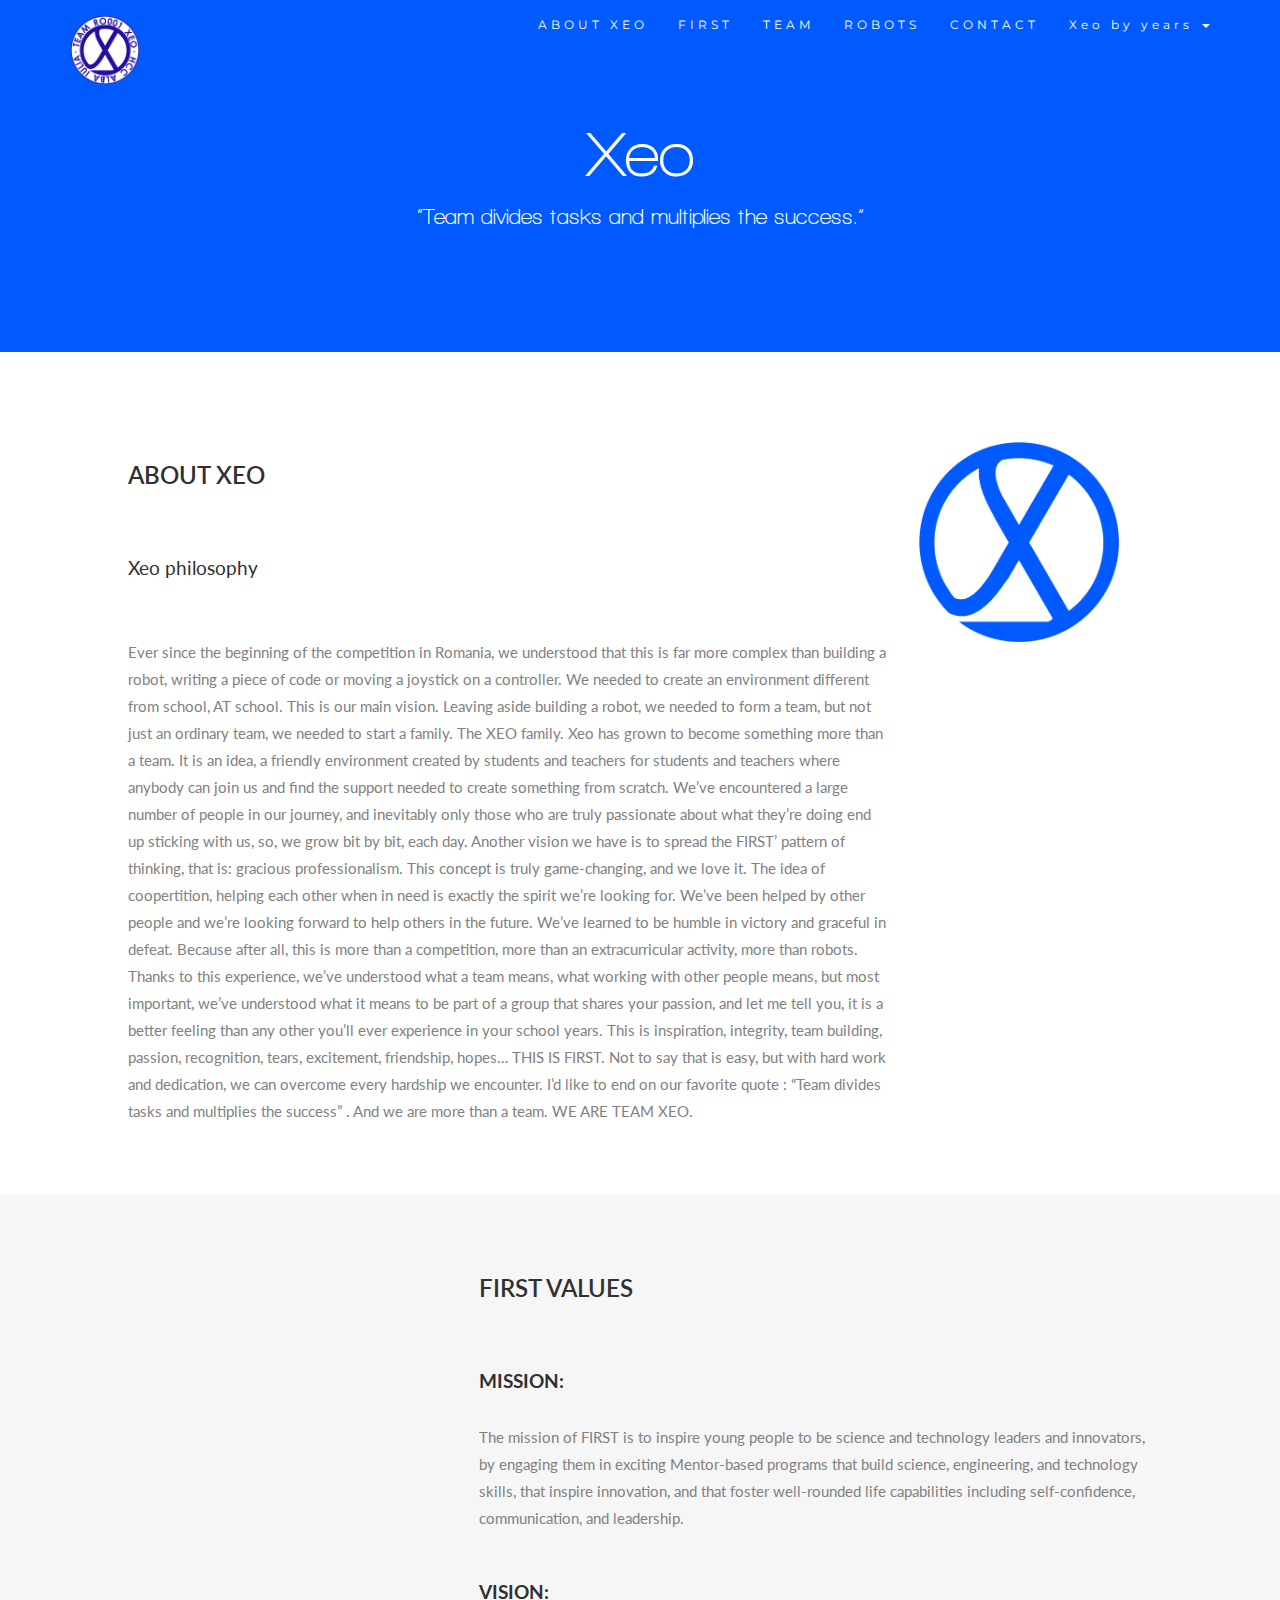
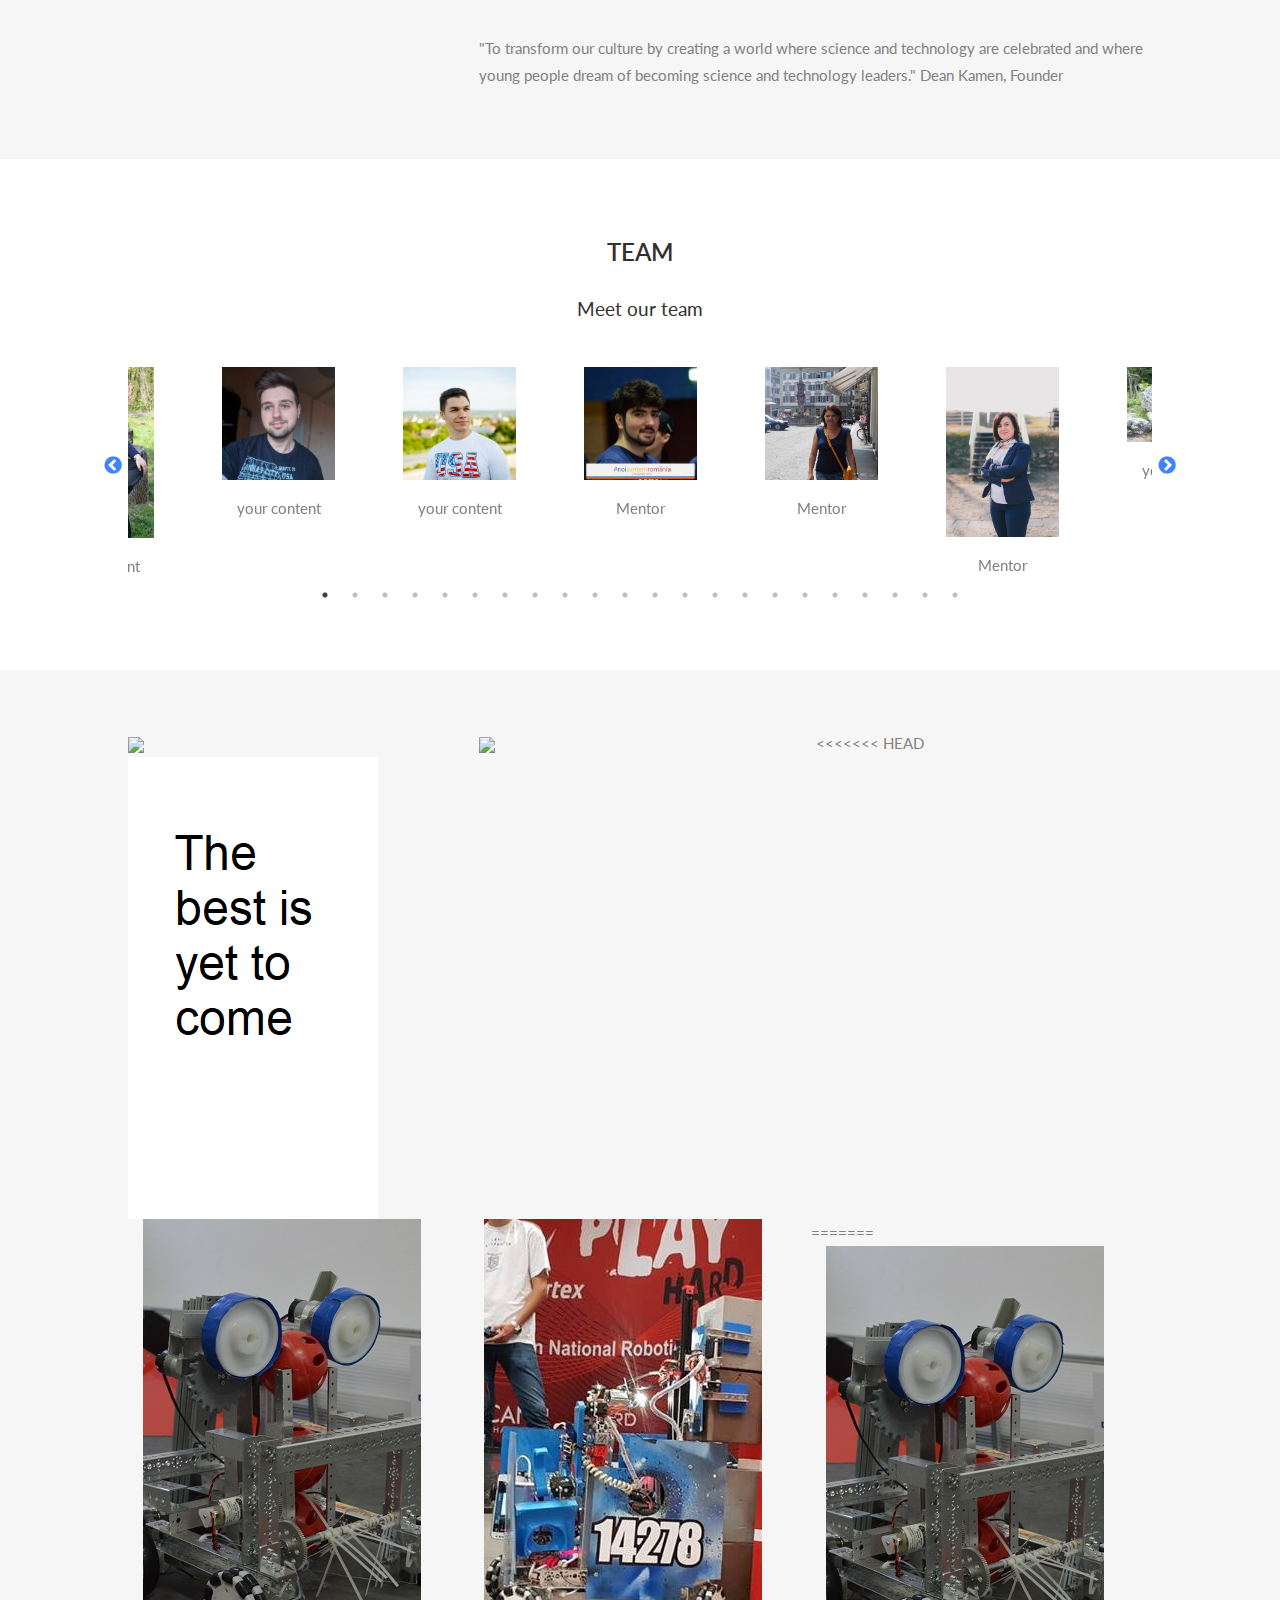
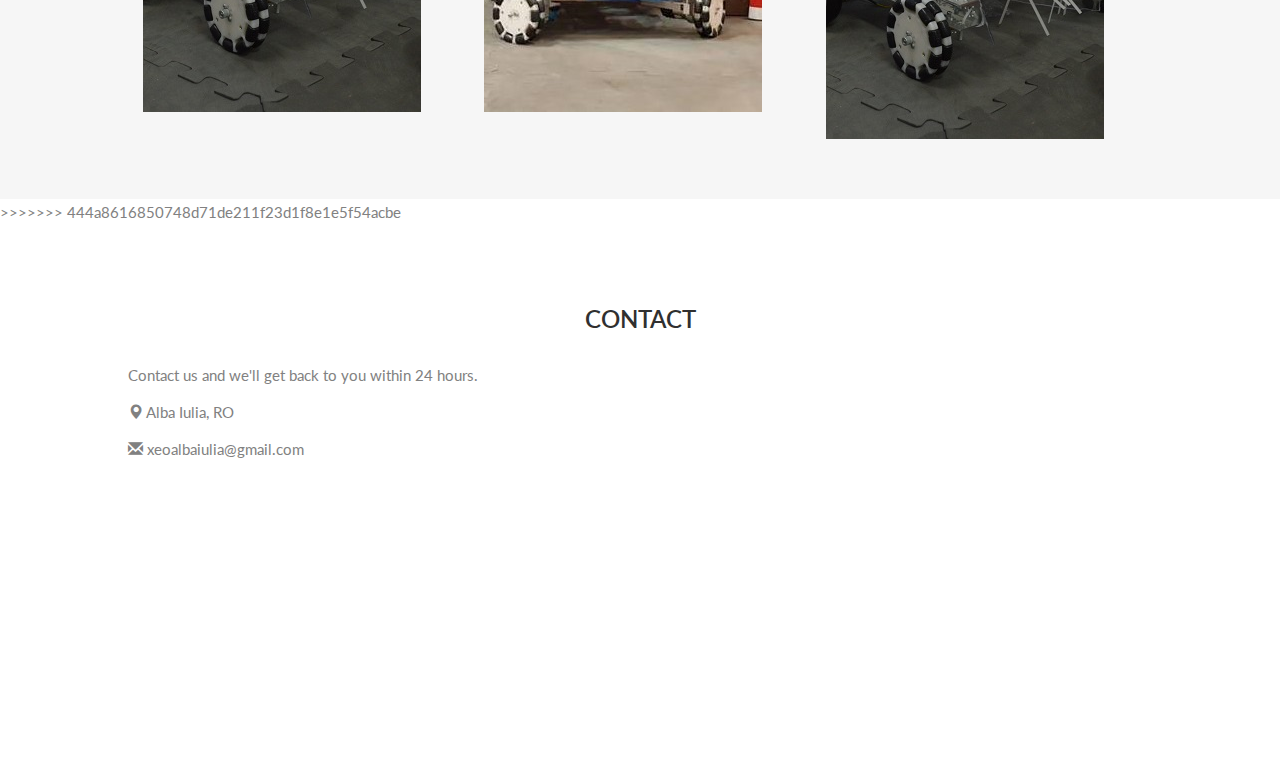
==== index.html @ d40ea098 "the best is yet to come placeholder" ====
<!DOCTYPE html>
<html lang="en">
<head>
  
  <title>Xeo</title>
  <meta charset="utf-8">
  <meta name="viewport" content="width=device-width, initial-scale=1">
  <link rel="stylesheet" href="https://maxcdn.bootstrapcdn.com/bootstrap/3.3.7/css/bootstrap.min.css">
  <link href="https://fonts.googleapis.com/css?family=Montserrat" rel="stylesheet" type="text/css">
  <link href="https://fonts.googleapis.com/css?family=Lato" rel="stylesheet" type="text/css">
  <link rel="stylesheet" type="text/css" href="slick/slick/slick.css"/>
  <link rel="stylesheet" type="text/css" href="slick/slick/slick-theme.css"/>
  <script src="https://ajax.googleapis.com/ajax/libs/jquery/3.3.1/jquery.min.js"></script>
  <script src="https://maxcdn.bootstrapcdn.com/bootstrap/3.3.7/js/bootstrap.min.js"></script>
  <link rel="stylesheet" href="style.css">
  <script type="text/javascript" src="slick/slick/slick.min.js"></script>
  <script src="script.js"></script>
</head>
<body id="myPage" data-spy="scroll" data-target=".navbar" data-offset="60">

<nav class="navbar navbar-default navbar-fixed-top">
  <div class="container">
    <div class="navbar-header">
      <button type="button" class="navbar-toggle" data-toggle="collapse" data-target="#myNavbar">
        <span class="icon-bar"></span>
        <span class="icon-bar"></span>
        <span class="icon-bar"></span>                        
      </button>
      <a class="navbar-brand navbar-logo" href="#myPage"><img width="75" height="75" src="Logo.png"></a>
    </div>
    <div class="collapse navbar-collapse" id="myNavbar">
      <ul class="nav navbar-nav navbar-right">
        <li><a href="#about">ABOUT XEO</a></li>
        <li><a href="#ftc">FIRST</a> </li>
        <li><a href="#team">TEAM</a></li>
        <li><a href="#robots">ROBOTS</a></li>
        <li><a href="#contact">CONTACT</a></li>
        <li class="dropdown">
          <a class="dropdown-toggle" data-toggle="dropdown" href="#">Xeo by years
          <span class="caret"></span></a>
          <ul class="dropdown-menu">
            <li><a class="dropdown-list" href="#">2018-2019</a></li>
            <li><a class="dropdown-list" href="#">2017-2018</a></li>
            <li><a class="dropdown-list" href="16-17.html" target="_self">2016-2017</a></li>
          </ul>
        </li>
      </ul>
    </div>
  </div>
</nav>

<div class="jumbotron text-center">
  <h1>Xeo</h1> 
  <p>“Team divides tasks and multiplies the success.”</p> 
  
</div>


<div id="about" class="container-fluid">
  <div class="row">
    <div class="col-sm-9">
      <h2>About Xeo</h2><br>
      <h4>Xeo philosophy</h4><br>
      <p>Ever since the beginning of the competition in Romania, 
        we understood that this is far more complex than building a robot, 
        writing a piece of code or moving a joystick on a controller.
        We needed to create an environment different from school, AT school. 
        This is our main vision. Leaving aside building a robot, we needed to form a team, 
        but not just an ordinary team, we needed to start a family. The XEO family.
        Xeo has grown to become something more than a team. It is an idea, 
        a  friendly environment created by students and teachers for students and teachers 
        where anybody can join us and find the support needed to create something from scratch. 
        We’ve encountered a large number of people in our journey, and inevitably only those who are 
        truly passionate about what they’re doing end up sticking with us, so, we grow bit by bit, 
        each day. Another vision we have is to spread the FIRST’ pattern of thinking, that is: 
        gracious professionalism. This concept is truly game-changing, and we love it. 
        The idea of coopertition, helping each other when in need is exactly the spirit we’re 
        looking for. We’ve been helped by other people and we’re looking forward to help others 
        in the future. We’ve learned to be humble in victory and graceful in defeat. Because after all,
        this is more than a competition, more than an extracurricular activity, more than robots. 
        Thanks to this experience, we’ve understood what a team means, what working with other people 
        means, but most important, we’ve understood what it means to be part of a group that shares your 
        passion, and let me tell you, it is a better feeling than any other you’ll ever experience in your 
        school years. This is inspiration, integrity, team building, passion, recognition, tears, excitement,
         friendship, hopes… THIS IS FIRST. Not to say that is easy, but with hard work and dedication, 
         we can overcome every hardship we encounter. I’d like to end on our favorite quote : 
         “Team divides tasks and multiplies the success” . And we are more than a team. WE ARE TEAM XEO.


      
      </p>
      
    </div>
    <div class="col-sm-3">
      <img width="200" height="200" src="glyphicon.png">
    </div>
  </div>
</div>

<div id="ftc" class="container-fluid bg-grey">
  <div class="row">
    <div class="col-sm-4">
      <span class="glyphicon glyphicon-globe logo slideanim"></span>
    </div>
    <div class="col-sm-8">
      <h2>FIRST Values</h2><br>
      <h4><strong>MISSION:</strong></h4><p> The mission of FIRST is to inspire young people to be science and technology leaders and innovators, by engaging them in exciting Mentor-based programs that build science, engineering, and technology skills, that inspire innovation, and that foster well-rounded life capabilities including self-confidence, communication, and leadership.</p><br>
      <h4><strong>VISION:</strong></h4><p> "To transform our culture by creating a world where science and technology are celebrated and where young people dream of becoming science and technology leaders."  Dean Kamen, Founder</p>
    </div>
  </div>
</div>




<div id="team" class="container-fluid text-center ">
  <h2>Team</h2>
  <h4>Meet our team</h4>
  
  
  
  <div class="responsive">
    <div>
		<div class="panel-body">
              <img src="media/AD.jpg">
		</div>
		Mentor
	</div>    <div>
		<div class="panel-body">
              <img src="media/CM.jpg">
		</div>
		Mentor
	</div>
	
	<div>
		<div class="panel-body">
              <img src="media/LM.jpg">
		</div>
		Mentor
	</div> 	
	<div>
		<div class="panel-body">
              <img src="media/AB.jpg">
		</div>
		your content
	</div> 	
	<div>
		<div class="panel-body">
              <img src="media/AG.jpg">
		</div>
		your content
	</div> 	
	<div>
		<div class="panel-body">
              <img src="media/AJ.jpg">
		</div>
		your content
	</div> 	
	<div>
		<div class="panel-body">
              <img src="media/AL.jpg">
		</div>
		your content
	</div>  	
	<div>
		<div class="panel-body">
              <img src="media/AS.jpg">
		</div>
		your content
	</div>	
	<div>
		<div class="panel-body">
              <img src="media/BD.jpg">
		</div>
		your content
	</div>    
	
	<div>
		<div class="panel-body">
              <img src="media/CN.jpg">
		</div>
		your content
	</div> 	
	<div>
		<div class="panel-body">
              <img src="media/CR.jpg">
		</div>
		your content
	</div>    
	
	<div>
		<div class="panel-body">
              <img src="media/DC.jpg">
		</div>
		your content
	</div>
	<div>
		<div class="panel-body">
              <img src="media/DF.jpg">
		</div>
		your content
  </div>
  <div>
		<div class="panel-body">
              <img src="media/DT.jpg">
		</div>
		your content
  </div>
  <div>
		<div class="panel-body">
              <img src="media/IH.jpg">
		</div>
		your content
  </div>
  <div>
		<div class="panel-body">
              <img src="media/MM.jpg">
		</div>
		your content
  </div>
  <div>
		<div class="panel-body">
              <img src="media/MR.jpg">
		</div>
		your content
  </div>
  <div>
		<div class="panel-body">
              <img src="media/MS.jpg">
		</div>
		your content
  </div>
  <div>
		<div class="panel-body">
              <img src="media/ON.jpg">
		</div>
		your content
  </div>
  <div>
		<div class="panel-body">
              <img src="media/RS.jpg">
		</div>
		your content
  </div>
  <div>
		<div class="panel-body">
              <img src="media/CP.jpg">
		</div>
		your content
  </div>
  <div>
		<div class="panel-body">
              <img src="media/RC.jpg">
		</div>
		your content
	</div>
	</div>

</div>

<div id="robots" class="container-fluid bg-grey">
<div class="row">
<<<<<<< HEAD

  <div class="col-sm-4 robotimg"><img class="robotimg" src="robot1.png" ></div>
  <div class="col-sm-4 robotimg"><img class="robotimg" src="robot2.png" ></div>
  <div class="col-sm-4 robotimg"><img class="robotimg" src="Placeholder.png"></div>
</div>  
=======
  <div class="col-sm-4"><img src="media/robot1.png"></div>
  <div class="col-sm-4"><img src="media/robot2.png"></div>
  <div class="col-sm-4"><img src="media/robot1.png"></div>
</div>
>>>>>>> 444a8616850748d71de211f23d1f8e1e5f54acbe

</div>


<div id="contact" class="container-fluid">
  <h2 class="text-center">CONTACT</h2>
  <div class="row">
    <div class="col-sm-5">
      <p>Contact us and we'll get back to you within 24 hours.</p>
      <p><span class="glyphicon glyphicon-map-marker"></span>  Alba Iulia, RO</p>
      
      <p><span class="glyphicon glyphicon-envelope"></span> xeoalbaiulia@gmail.com
      </p>
    </div>
    <div class="col-sm-7 slideanim">
      <div class="row">
        <div class="col-sm-6 form-group">
          <input class="form-control" id="name" name="name" placeholder="Name" type="text" required>
        </div>
        <div class="col-sm-6 form-group">
          <input class="form-control" id="email" name="email" placeholder="Email" type="email" required>
        </div>
      </div>
      <textarea class="form-control" id="comments" name="comments" placeholder="Comment" rows="5"></textarea><br>
      <div class="row">
        <div class="col-sm-12 form-group">
          <button class="btn btn-default pull-right" type="submit">Send</button>
        </div>
      </div>
    </div>
  </div>
</div>



<a href="#myPage" id="myBtn" title="To Top">
  <span class="glyphicon glyphicon-chevron-up"></span>
</a>
<footer class="container-fluid text-center">
 
 
</footer>



</body>
</html>
---- style.css ----
@font-face{
  font-family: "Walkaway Bold";
  src: url("Font_Xeo.TTF");

}
body {
  font: 400 15px Lato, sans-serif;
  line-height: 1.8;
  color: #818181;
}
h2 {
  font-size: 24px;
  text-transform: uppercase;
  color: #303030;
  font-weight: 600;
  margin-bottom: 30px;
}
h4 {
  font-size: 19px;
  line-height: 1.375em;
  color: #303030;
  font-weight: 400;
  margin-bottom: 30px;
}

.slick-prev:before, .slick-next:before { 
    color: rgb(1,90,255) !important;
}
  
.jumbotron {
  background-color: rgb(1,90,255);
  color: #fff;
  padding: 100px 25px;
  font-family: Walkaway Bold, sans-serif;
}
.dropdown-list li a {
  text-color: black !important;
}
.dropdown-menu {
  width: inherit;
  left: 0 !important;
}
.container-fluid {
  padding: 60px 10%;
}
.bg-grey {
  background-color: #f6f6f6;
}

.logo {
  color: rgb(1,90,255);
  font-size: 200px;
}


.carousel-control.right, .carousel-control.left {
  background-image: none;
  color: rgb(1,90,255);
}
.carousel-indicators{
  top:100% ;
}
.carousel-indicators li {
  
  border-color: rgb(1,90,255);
}
.carousel-indicators li.active {
  background-color: rgb(1,90,255);
}
.item h4 {
  font-size: 19px;
  line-height: 1.375em;
  font-weight: 400;
  font-style: italic;
  margin: 70px 0;
}
.item span {
  font-style: normal;
}

.panel {
  
  border: 1px solid rgb(1,90,255); 
  border-radius:0 !important;
  transition: box-shadow 0.5s;
}

.panel-body > img{
	
  margin-left: auto;
  margin-right: auto;
  width:75%;
}
.panel:hover {
  box-shadow: 5px 0px 40px rgba(0,0,0, .2);
}
.panel-footer .btn:hover {
  border: 1px solid rgb(1,90,255);
  background-color: #fff !important;
  color: rgb(1,90,255);
}
.panel-heading {
  color: #fff !important;
  background-color: rgb(1,90,255) !important;
  padding: 25px;
  border-bottom: 1px solid transparent;
  border-top-left-radius: 0px;
  border-top-right-radius: 0px;
  border-bottom-left-radius: 0px;
  border-bottom-right-radius: 0px;
}
.panel-footer {
  background-color: white !important;

}
.panel-footer h3 {
  padding:8%;
  font-size: 32px;
}

.panel-footer .btn {
  margin: 15px 0;
  background-color: rgb(1,90,255);
  color: rgb(255, 255, 255);
}
#myBtn {
  display: none;
  position: fixed;
  z-index: 99;
  font-size: 40px;
  margin: auto;
  bottom: 20px;
  right: 50%;
  margin-right: -21px;
  color: rgb(1,90,255);
  border: none;
  outline: none;
  }
.navbar {
  margin-bottom: 0;
  background-color: rgb(1,90,255);
  z-index: 9999;
  border: 0;
  font-size: 12px !important;
  line-height: 1.42857143 !important;
  letter-spacing: 4px;
  border-radius: 0;
  font-family: Montserrat, sans-serif;
}
.navbar-logo > img {
  width: 70px;
  height: 70px;
	margin-top: 0px;

  }
.navbar li a:not(.dropdown-list), .navbar .navbar-brand {
  color: #fff !important;
}
.navbar-nav li a:hover, .navbar-nav li.active a {
  color: rgb(1,90,255) !important;
  background-color: #fff !important;
}
.navbar-default .navbar-toggle {
  border-color: transparent;
  color: #fff !important;
}
footer .glyphicon {
  font-size: 20px;
  margin-bottom: 20px;
  color: rgb(1,90,255);
}
.slideanim {visibility:hidden;}
.slide {
  animation-name: slide;
  -webkit-animation-name: slide;
  animation-duration: 1s;
  -webkit-animation-duration: 1s;
  visibility: visible;
}
.robotimg{
  height: 10%;
}

@keyframes slide {
  0% {
    opacity: 0;
    transform: translateY(70%);
  } 
  100% {
    opacity: 1;
    transform: translateY(0%);
  }
}
@-webkit-keyframes slide {
  0% {
    opacity: 0;
    -webkit-transform: translateY(70%);
  } 
  100% {
    opacity: 1;
    -webkit-transform: translateY(0%);
  }
}
@media screen and (max-width: 768px) {
  .col-sm-4 {
    text-align: center;
    margin: 25px 0;
  }
  .btn-lg {
    width: 100%;
    margin-bottom: 35px;
  }
}
@media screen and (max-width: 480px) {
  .logo {
    font-size: 150px;
  }
}
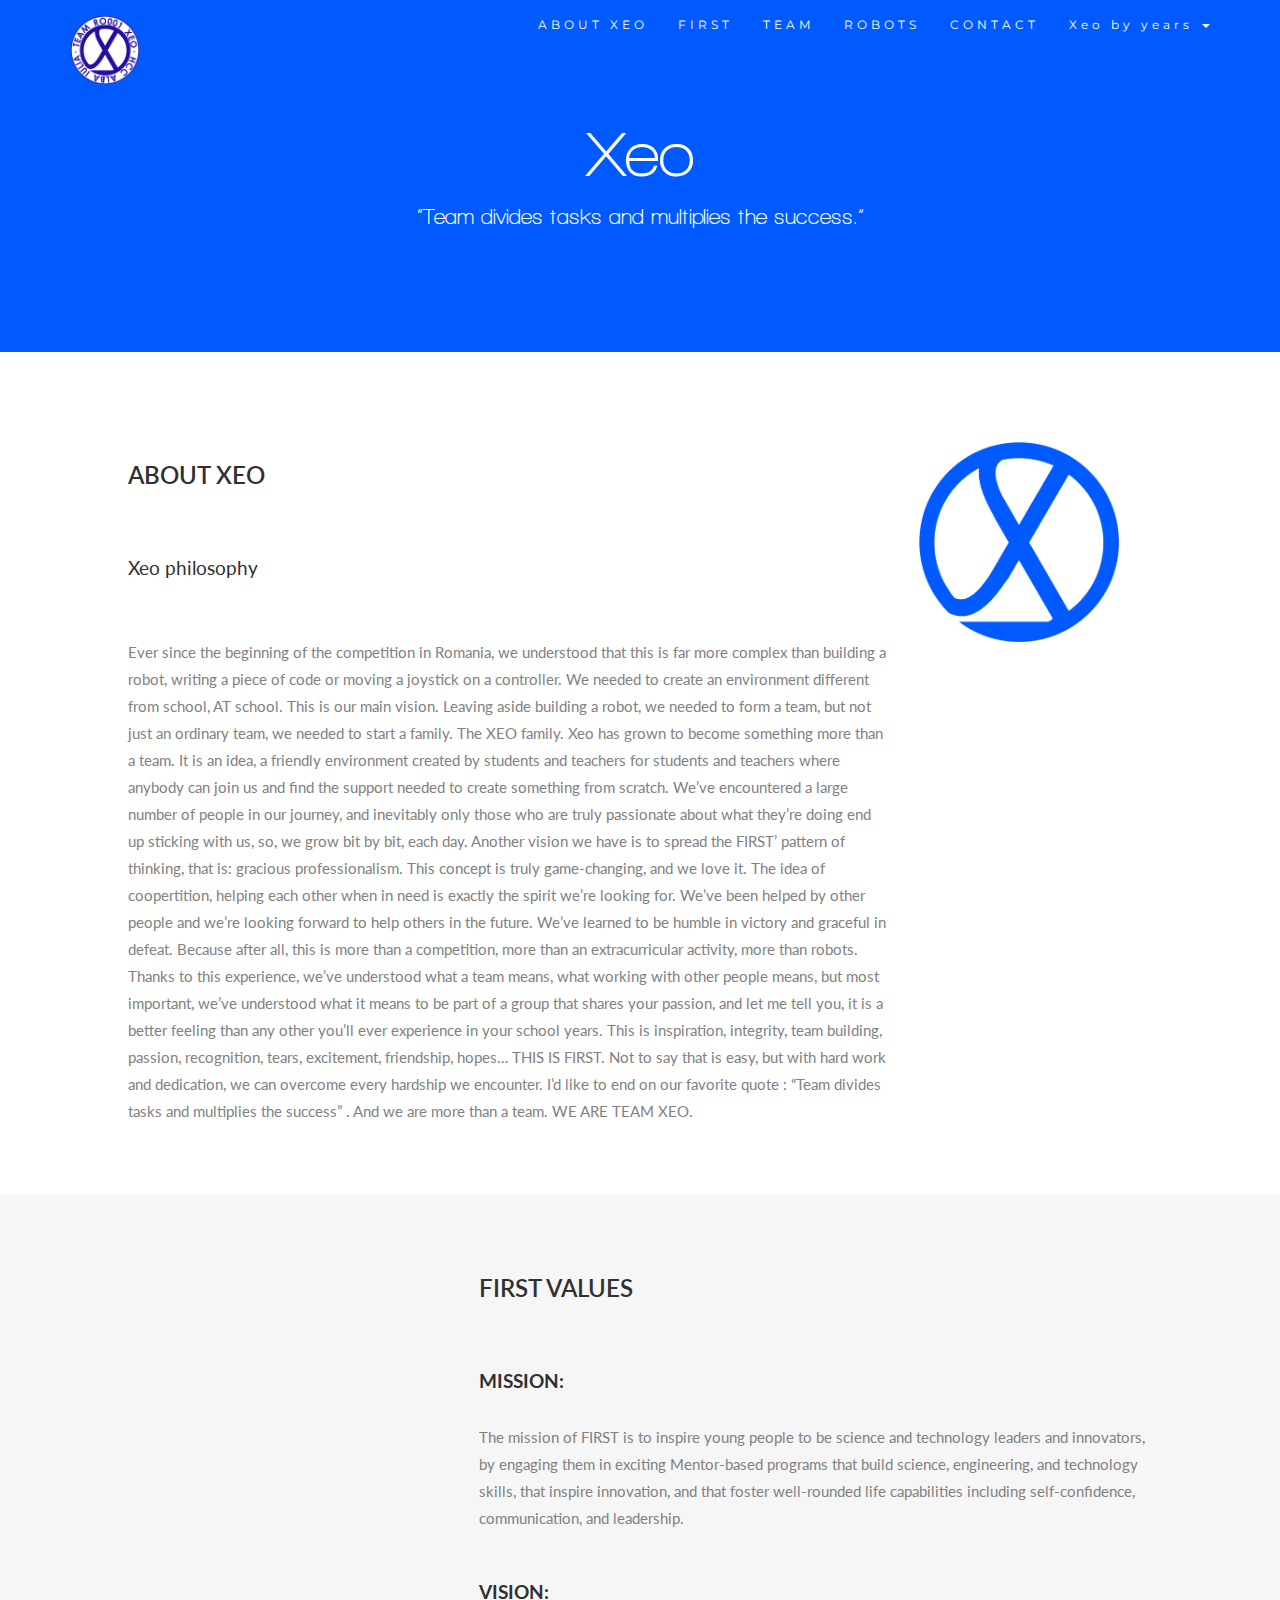
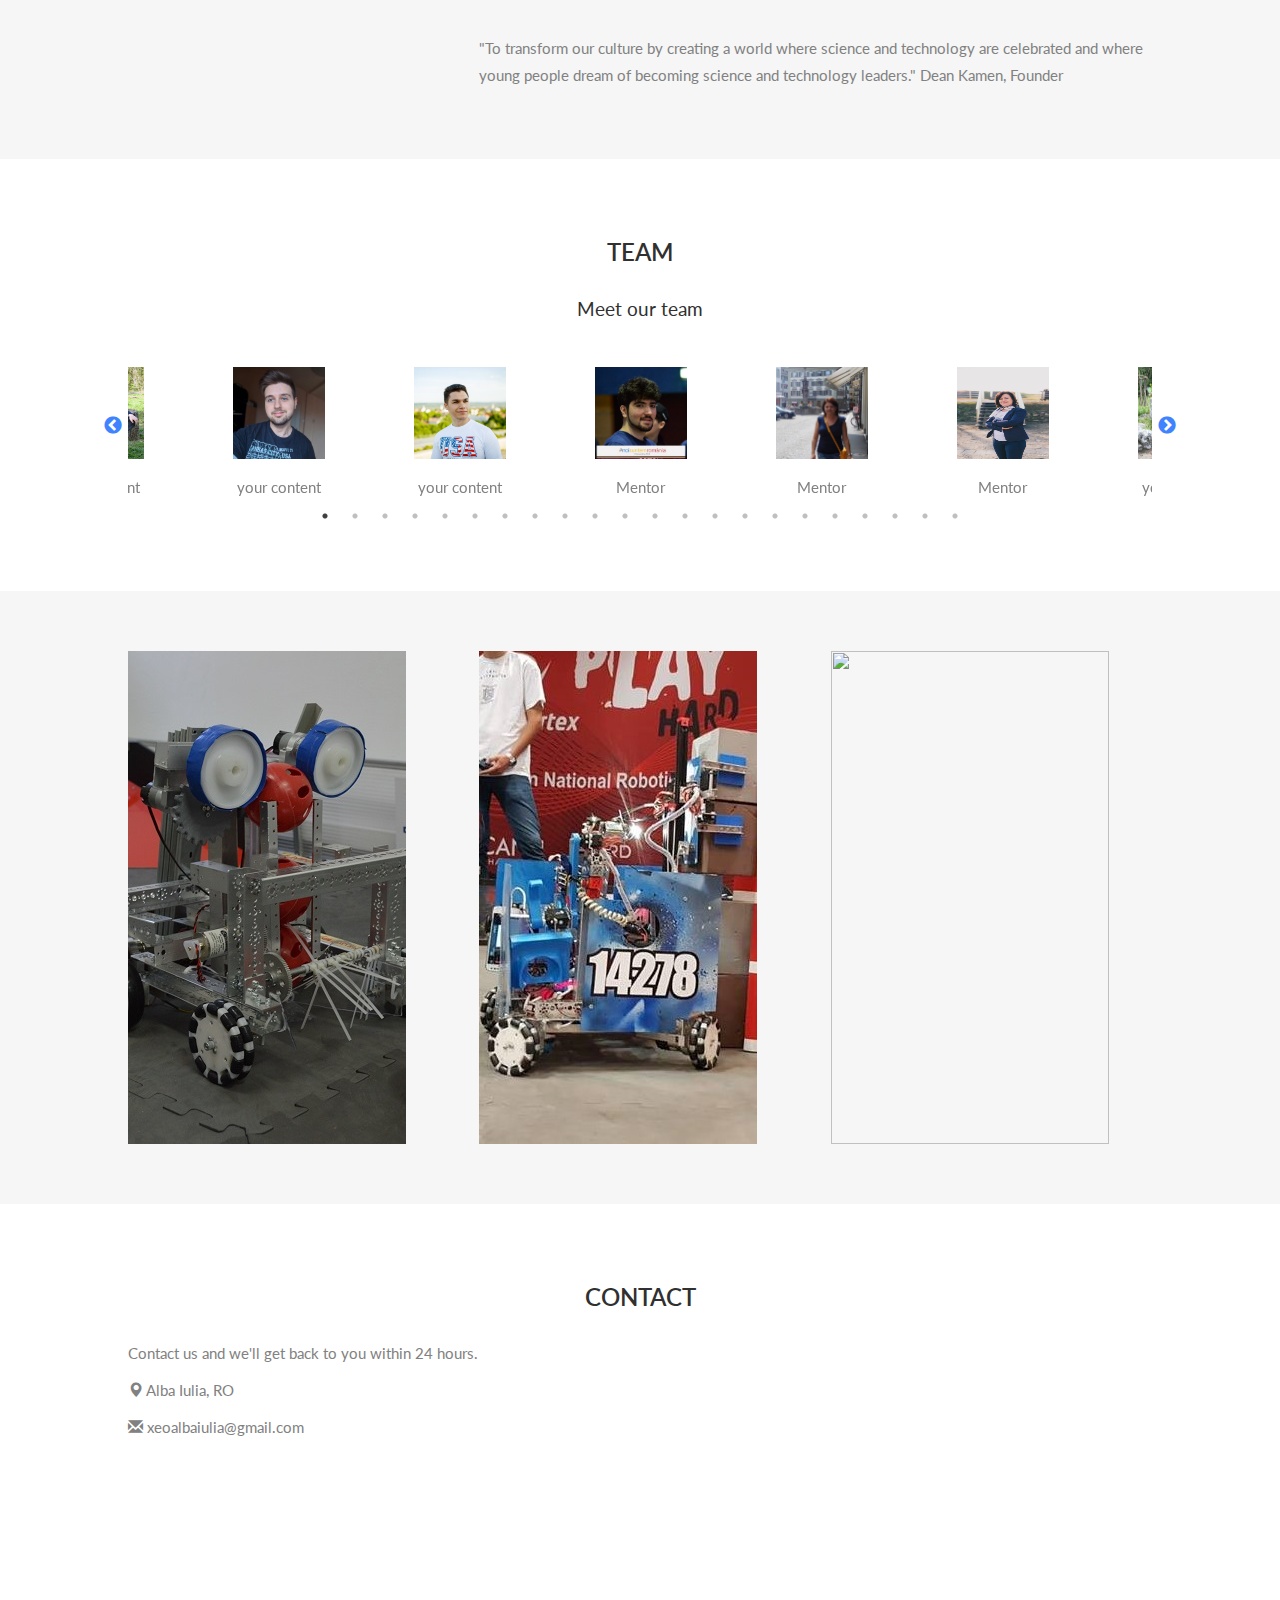
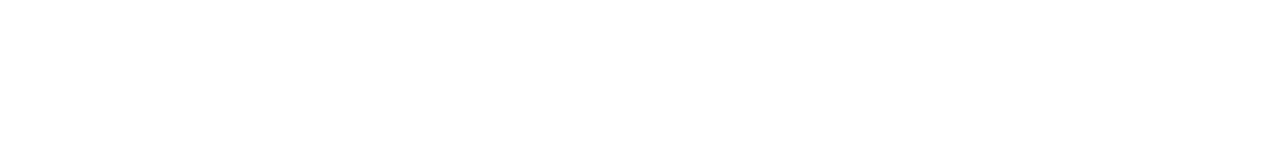
==== commit 7f623dee: "resize la misto la poze" ====
--- a/index.html
+++ b/index.html
@@ -122,135 +122,135 @@
   <div class="responsive">
     <div>
 		<div class="panel-body">
-              <img src="media/AD.jpg">
+              <img class="carusel-img" src="media/AD.jpg">
 		</div>
 		Mentor
 	</div>    <div>
 		<div class="panel-body">
-              <img src="media/CM.jpg">
+              <img class="carusel-img" src="media/CM.jpg">
 		</div>
 		Mentor
 	</div>
 	
 	<div>
 		<div class="panel-body">
-              <img src="media/LM.jpg">
+              <img class="carusel-img" src="media/LM.jpg">
 		</div>
 		Mentor
 	</div> 	
 	<div>
 		<div class="panel-body">
-              <img src="media/AB.jpg">
-		</div>
-		your content
-	</div> 	
-	<div>
-		<div class="panel-body">
-              <img src="media/AG.jpg">
-		</div>
-		your content
-	</div> 	
-	<div>
-		<div class="panel-body">
-              <img src="media/AJ.jpg">
-		</div>
-		your content
-	</div> 	
-	<div>
-		<div class="panel-body">
-              <img src="media/AL.jpg">
+              <img class="carusel-img" src="media/AB.jpg">
+		</div>
+		your content
+	</div> 	
+	<div>
+		<div class="panel-body">
+              <img class="carusel-img" src="media/AG.jpg">
+		</div>
+		your content
+	</div> 	
+	<div>
+		<div class="panel-body">
+              <img class="carusel-img" src="media/AJ.jpg">
+		</div>
+		your content
+	</div> 	
+	<div>
+		<div class="panel-body">
+              <img class="carusel-img" src="media/AL.jpg">
 		</div>
 		your content
 	</div>  	
 	<div>
 		<div class="panel-body">
-              <img src="media/AS.jpg">
+              <img class="carusel-img" src="media/AS.jpg">
 		</div>
 		your content
 	</div>	
 	<div>
 		<div class="panel-body">
-              <img src="media/BD.jpg">
+              <img class="carusel-img" src="media/BD.jpg">
 		</div>
 		your content
 	</div>    
 	
 	<div>
 		<div class="panel-body">
-              <img src="media/CN.jpg">
-		</div>
-		your content
-	</div> 	
-	<div>
-		<div class="panel-body">
-              <img src="media/CR.jpg">
+              <img class="carusel-img" src="media/CN.jpg">
+		</div>
+		your content
+	</div> 	
+	<div>
+		<div class="panel-body">
+              <img class="carusel-img" src="media/CR.jpg">
 		</div>
 		your content
 	</div>    
 	
 	<div>
 		<div class="panel-body">
-              <img src="media/DC.jpg">
+              <img class="carusel-img" src="media/DC.jpg">
 		</div>
 		your content
 	</div>
 	<div>
 		<div class="panel-body">
-              <img src="media/DF.jpg">
-		</div>
-		your content
-  </div>
-  <div>
-		<div class="panel-body">
-              <img src="media/DT.jpg">
-		</div>
-		your content
-  </div>
-  <div>
-		<div class="panel-body">
-              <img src="media/IH.jpg">
-		</div>
-		your content
-  </div>
-  <div>
-		<div class="panel-body">
-              <img src="media/MM.jpg">
-		</div>
-		your content
-  </div>
-  <div>
-		<div class="panel-body">
-              <img src="media/MR.jpg">
-		</div>
-		your content
-  </div>
-  <div>
-		<div class="panel-body">
-              <img src="media/MS.jpg">
-		</div>
-		your content
-  </div>
-  <div>
-		<div class="panel-body">
-              <img src="media/ON.jpg">
-		</div>
-		your content
-  </div>
-  <div>
-		<div class="panel-body">
-              <img src="media/RS.jpg">
-		</div>
-		your content
-  </div>
-  <div>
-		<div class="panel-body">
-              <img src="media/CP.jpg">
-		</div>
-		your content
-  </div>
-  <div>
-		<div class="panel-body">
-              <img src="media/RC.jpg">
+              <img class="carusel-img" src="media/DF.jpg">
+		</div>
+		your content
+  </div>
+  <div>
+		<div class="panel-body">
+              <img class="carusel-img" src="media/DT.jpg">
+		</div>
+		your content
+  </div>
+  <div>
+		<div class="panel-body">
+              <img class="carusel-img" src="media/IH.jpg">
+		</div>
+		your content
+  </div>
+  <div>
+		<div class="panel-body">
+              <img class="carusel-img" src="media/MM.jpg">
+		</div>
+		your content
+  </div>
+  <div>
+		<div class="panel-body">
+              <img class="carusel-img" src="media/MR.jpg">
+		</div>
+		your content
+  </div>
+  <div>
+		<div class="panel-body">
+              <img class="carusel-img" src="media/MS.jpg">
+		</div>
+		your content
+  </div>
+  <div>
+		<div class="panel-body">
+              <img class="carusel-img" src="media/ON.jpg">
+		</div>
+		your content
+  </div>
+  <div>
+		<div class="panel-body">
+              <img class="carusel-img" src="media/RS.jpg">
+		</div>
+		your content
+  </div>
+  <div>
+		<div class="panel-body">
+              <img class="carusel-img" src="media/CP.jpg">
+		</div>
+		your content
+  </div>
+  <div>
+		<div class="panel-body">
+              <img class="carusel-img" src="media/RC.jpg">
 		</div>
 		your content
 	</div>
@@ -260,18 +260,12 @@
 
 <div id="robots" class="container-fluid bg-grey">
 <div class="row">
-<<<<<<< HEAD
-
-  <div class="col-sm-4 robotimg"><img class="robotimg" src="robot1.png" ></div>
-  <div class="col-sm-4 robotimg"><img class="robotimg" src="robot2.png" ></div>
-  <div class="col-sm-4 robotimg"><img class="robotimg" src="Placeholder.png"></div>
-</div>  
-=======
-  <div class="col-sm-4"><img src="media/robot1.png"></div>
-  <div class="col-sm-4"><img src="media/robot2.png"></div>
-  <div class="col-sm-4"><img src="media/robot1.png"></div>
-</div>
->>>>>>> 444a8616850748d71de211f23d1f8e1e5f54acbe
+
+  <div class="col-sm-4"><img class="robotimg" src="media/robot1.png"></div>
+  <div class="col-sm-4"><img class="robotimg" src="media/robot2.png"></div>
+  <div class="col-sm-4"><img class="robotimg" src="media/Placeholder.png"></div>
+</div>
+
 
 </div>
 
--- a/style.css
+++ b/style.css
@@ -42,6 +42,12 @@
 }
 .container-fluid {
   padding: 60px 10%;
+}
+.carusel-img {
+    height: 92px; 
+    width: 92px; 
+    max-width: 92px; 
+    max-height: 92px;
 }
 .bg-grey {
   background-color: #f6f6f6;
@@ -178,7 +184,8 @@
   visibility: visible;
 }
 .robotimg{
-  height: 10%;
+  width: 278px;
+  height: 493px;
 }
 
 @keyframes slide {
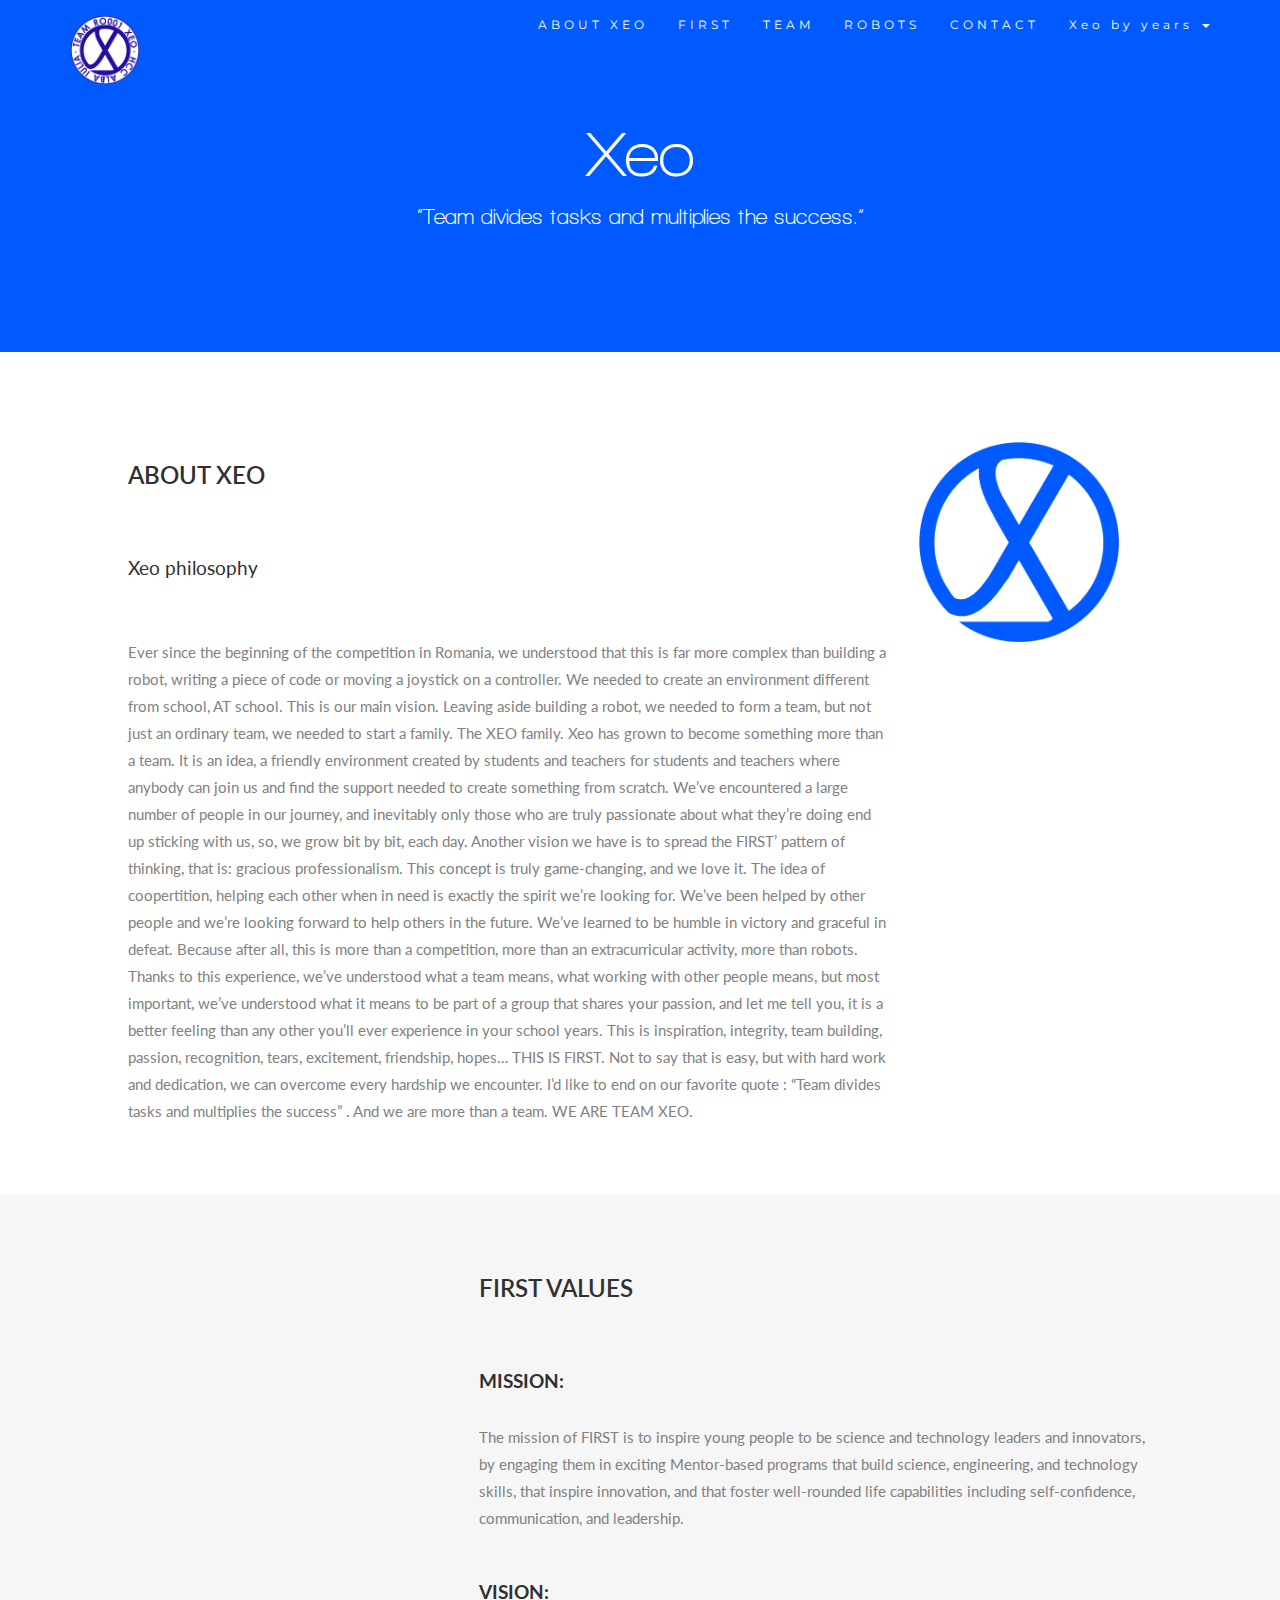
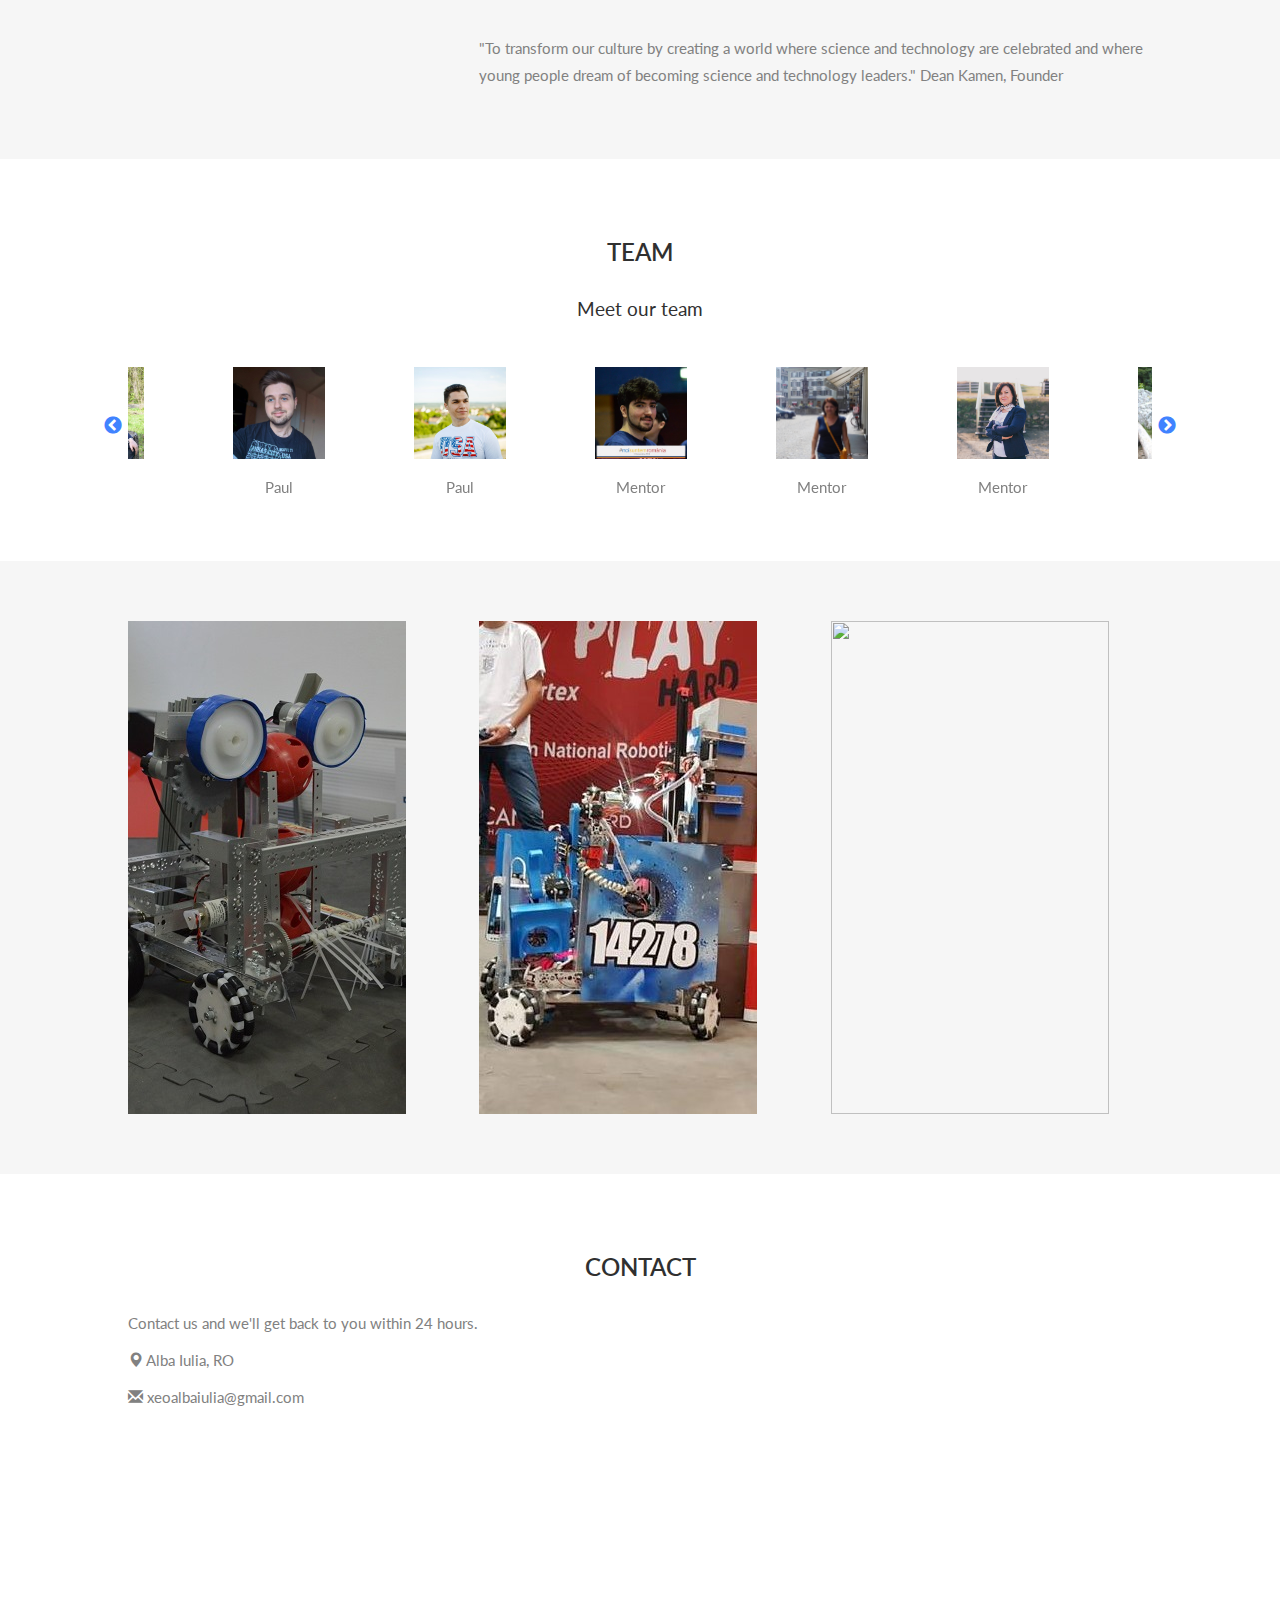
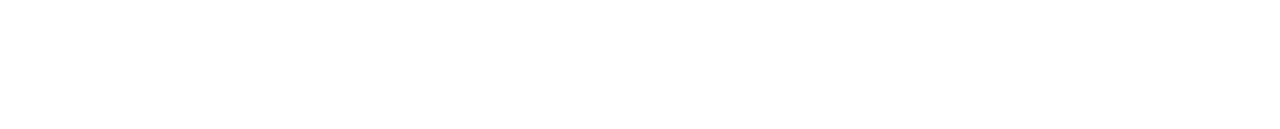
==== commit c1d0c27f: "Merge Carusel-Paul + onhover Robot" ====
--- a/index.html
+++ b/index.html
@@ -142,117 +142,117 @@
 		<div class="panel-body">
               <img class="carusel-img" src="media/AB.jpg">
 		</div>
-		your content
+		Paul
 	</div> 	
 	<div>
 		<div class="panel-body">
               <img class="carusel-img" src="media/AG.jpg">
 		</div>
-		your content
+		Paul
 	</div> 	
 	<div>
 		<div class="panel-body">
               <img class="carusel-img" src="media/AJ.jpg">
 		</div>
-		your content
+		Paul
 	</div> 	
 	<div>
 		<div class="panel-body">
               <img class="carusel-img" src="media/AL.jpg">
 		</div>
-		your content
+		Paul
 	</div>  	
 	<div>
 		<div class="panel-body">
               <img class="carusel-img" src="media/AS.jpg">
 		</div>
-		your content
+		Paul
 	</div>	
 	<div>
 		<div class="panel-body">
               <img class="carusel-img" src="media/BD.jpg">
 		</div>
-		your content
+		Paul
 	</div>    
 	
 	<div>
 		<div class="panel-body">
               <img class="carusel-img" src="media/CN.jpg">
 		</div>
-		your content
+		Paul
 	</div> 	
 	<div>
 		<div class="panel-body">
               <img class="carusel-img" src="media/CR.jpg">
 		</div>
-		your content
+		Paul
 	</div>    
 	
 	<div>
 		<div class="panel-body">
               <img class="carusel-img" src="media/DC.jpg">
 		</div>
-		your content
+		Paul
 	</div>
 	<div>
 		<div class="panel-body">
               <img class="carusel-img" src="media/DF.jpg">
 		</div>
-		your content
+		Paul
   </div>
   <div>
 		<div class="panel-body">
               <img class="carusel-img" src="media/DT.jpg">
 		</div>
-		your content
+		Paul
   </div>
   <div>
 		<div class="panel-body">
               <img class="carusel-img" src="media/IH.jpg">
 		</div>
-		your content
+		Paul
   </div>
   <div>
 		<div class="panel-body">
               <img class="carusel-img" src="media/MM.jpg">
 		</div>
-		your content
+		Paul
   </div>
   <div>
 		<div class="panel-body">
               <img class="carusel-img" src="media/MR.jpg">
 		</div>
-		your content
+		Paul
   </div>
   <div>
 		<div class="panel-body">
               <img class="carusel-img" src="media/MS.jpg">
 		</div>
-		your content
+		Paul
   </div>
   <div>
 		<div class="panel-body">
               <img class="carusel-img" src="media/ON.jpg">
 		</div>
-		your content
+		Paul
   </div>
   <div>
 		<div class="panel-body">
               <img class="carusel-img" src="media/RS.jpg">
 		</div>
-		your content
+		Paul
   </div>
   <div>
 		<div class="panel-body">
               <img class="carusel-img" src="media/CP.jpg">
 		</div>
-		your content
+		Paul
   </div>
   <div>
 		<div class="panel-body">
               <img class="carusel-img" src="media/RC.jpg">
 		</div>
-		your content
+		Paul
 	</div>
 	</div>
 
@@ -261,9 +261,24 @@
 <div id="robots" class="container-fluid bg-grey">
 <div class="row">
 
-  <div class="col-sm-4"><img class="robotimg" src="media/robot1.png"></div>
-  <div class="col-sm-4"><img class="robotimg" src="media/robot2.png"></div>
-  <div class="col-sm-4"><img class="robotimg" src="media/Placeholder.png"></div>
+  <div class="col-sm-4">
+	<a class="robotimg">
+		<img src="media/robot1.png">
+		<div class="overlay">
+			<div class="text"><img class="logo" src="media/VV16.png"></div>
+		</div>
+	</a>
+	</div>
+  <div class="col-sm-4">
+	<a class="robotimg">
+		<img class="robotimg" src="media/robot2.png">
+		<div class="overlay">
+			<div class="text"><img class="logo" src="media/RR17.png"></div>
+		</div>
+	</a>
+  </div>
+		
+  <div class="col-sm-4"><a class="robotimg"><img class="robotimg" src="media/Placeholder.png"></a></div>
 </div>
 
 
--- a/style.css
+++ b/style.css
@@ -44,10 +44,58 @@
   padding: 60px 10%;
 }
 .carusel-img {
-    height: 92px; 
-    width: 92px; 
+    height: auto; 
+    width: auto; 
     max-width: 92px; 
     max-height: 92px;
+}
+.logo {
+	width:300px;
+	height:300px;
+}
+.overlay {
+  position: absolute;
+  pointer-events: none;
+  top: -235px;
+  left: 0;
+  right: 0;
+  height: inherit;
+  width: inherit;
+  opacity: 0;
+  -webkit-transform: scale(1);
+  -ms-transform: scale(1);
+  transform: scale(1);
+
+  background-color: RGBA(150,150,150,0.5);
+}
+.robotimg :hover{
+	overflow: hidden;
+	
+  -webkit-transform: scale(1.2);
+  -ms-transform: scale(1.2);
+  transform: scale(1.2);
+  -webkit-transition: .3s ease;
+  transition: .3s ease;
+}
+
+.robotimg:hover .overlay{
+	opacity: 1;
+	-webkit-transform: scale(1.2);
+	-ms-transform: scale(1.2);
+	transform: scale(1.2);
+	-webkit-transition: .3s ease;
+	transition: .3s ease;
+}
+.text {
+  color: white;
+  font-size: 20px;
+  position: absolute;
+  top: 50%;
+  left: 50%;
+  -webkit-transform: translate(-50%, -50%);
+  -ms-transform: translate(-50%, -50%);
+  transform: translate(-50%, -50%);
+  text-align: center;
 }
 .bg-grey {
   background-color: #f6f6f6;
@@ -186,6 +234,16 @@
 .robotimg{
   width: 278px;
   height: 493px;
+  overflow: hidden;
+  position: relative;
+  margin: 0;
+  padding: 0;
+  
+  -webkit-transform: scale(1);
+  -ms-transform: scale(1);
+  transform: scale(1);
+  -webkit-transition: .3s ease;
+  transition: .3s ease;
 }
 
 @keyframes slide {
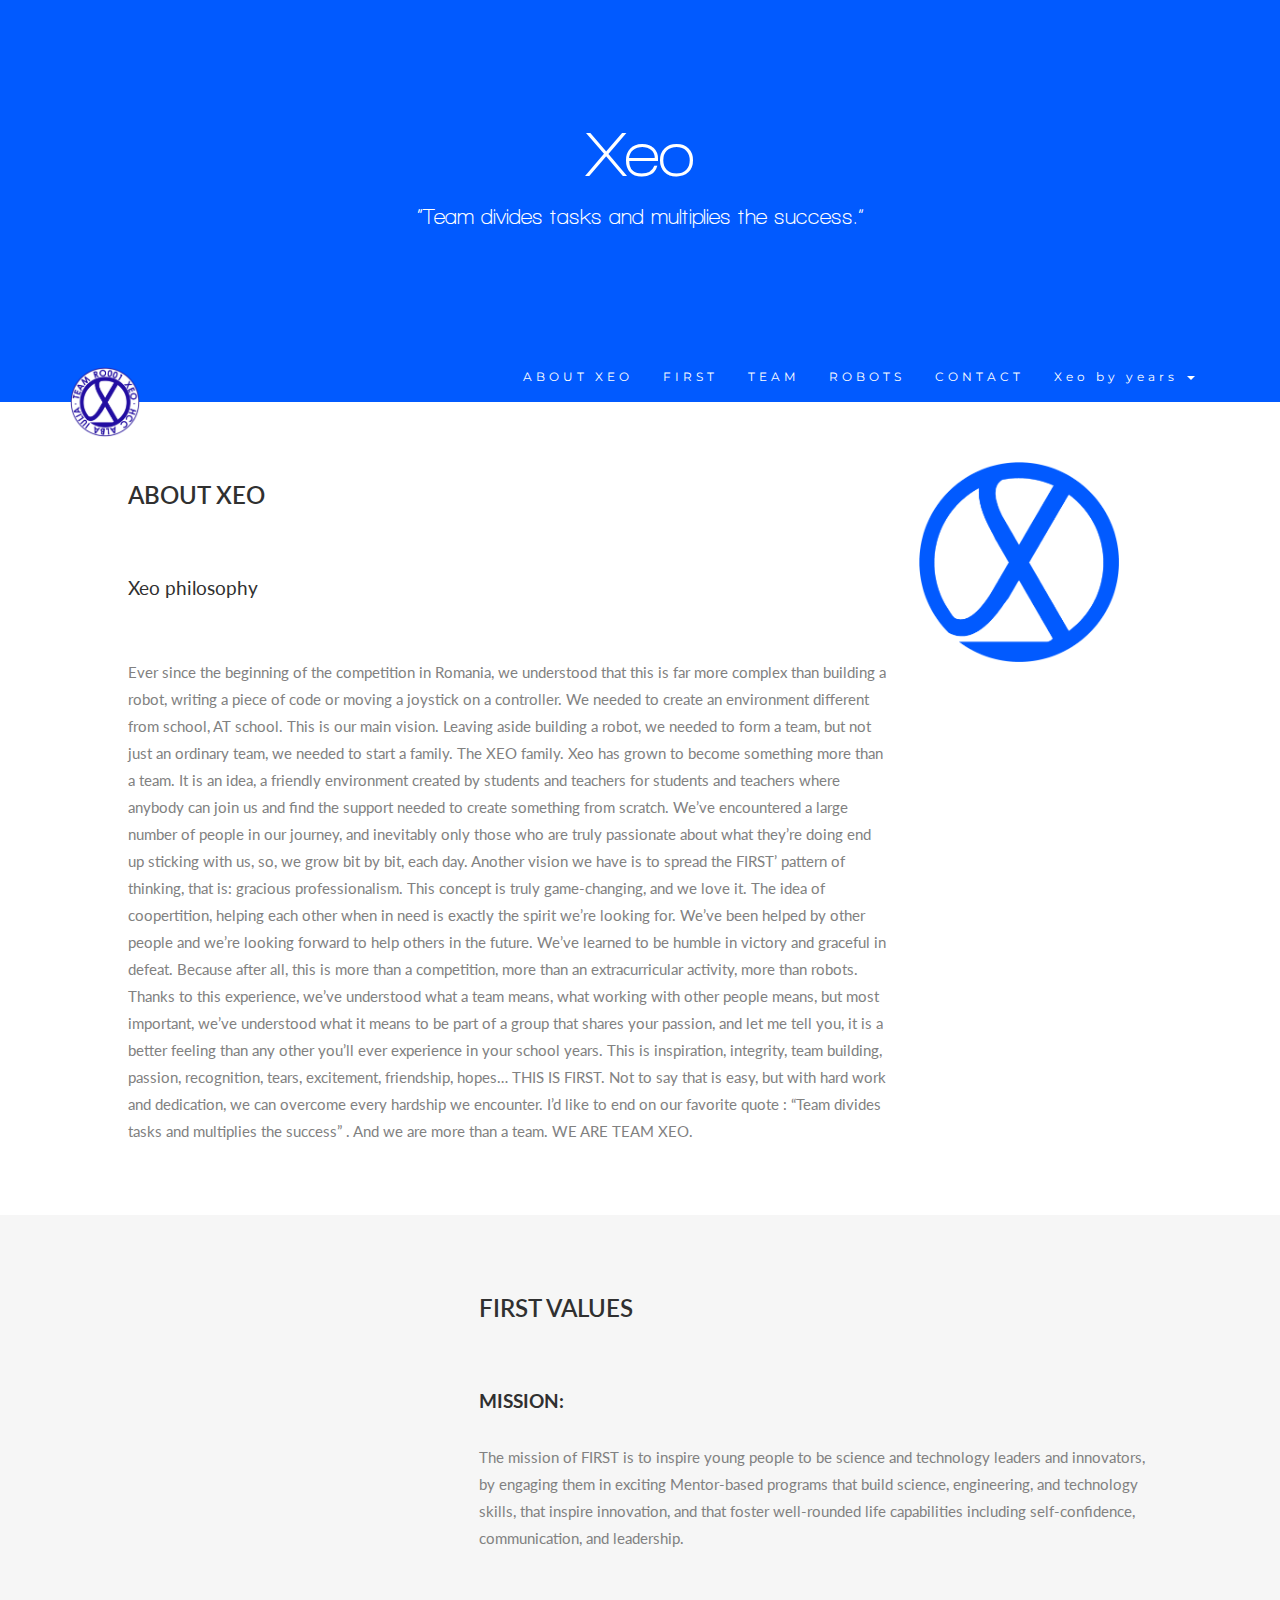
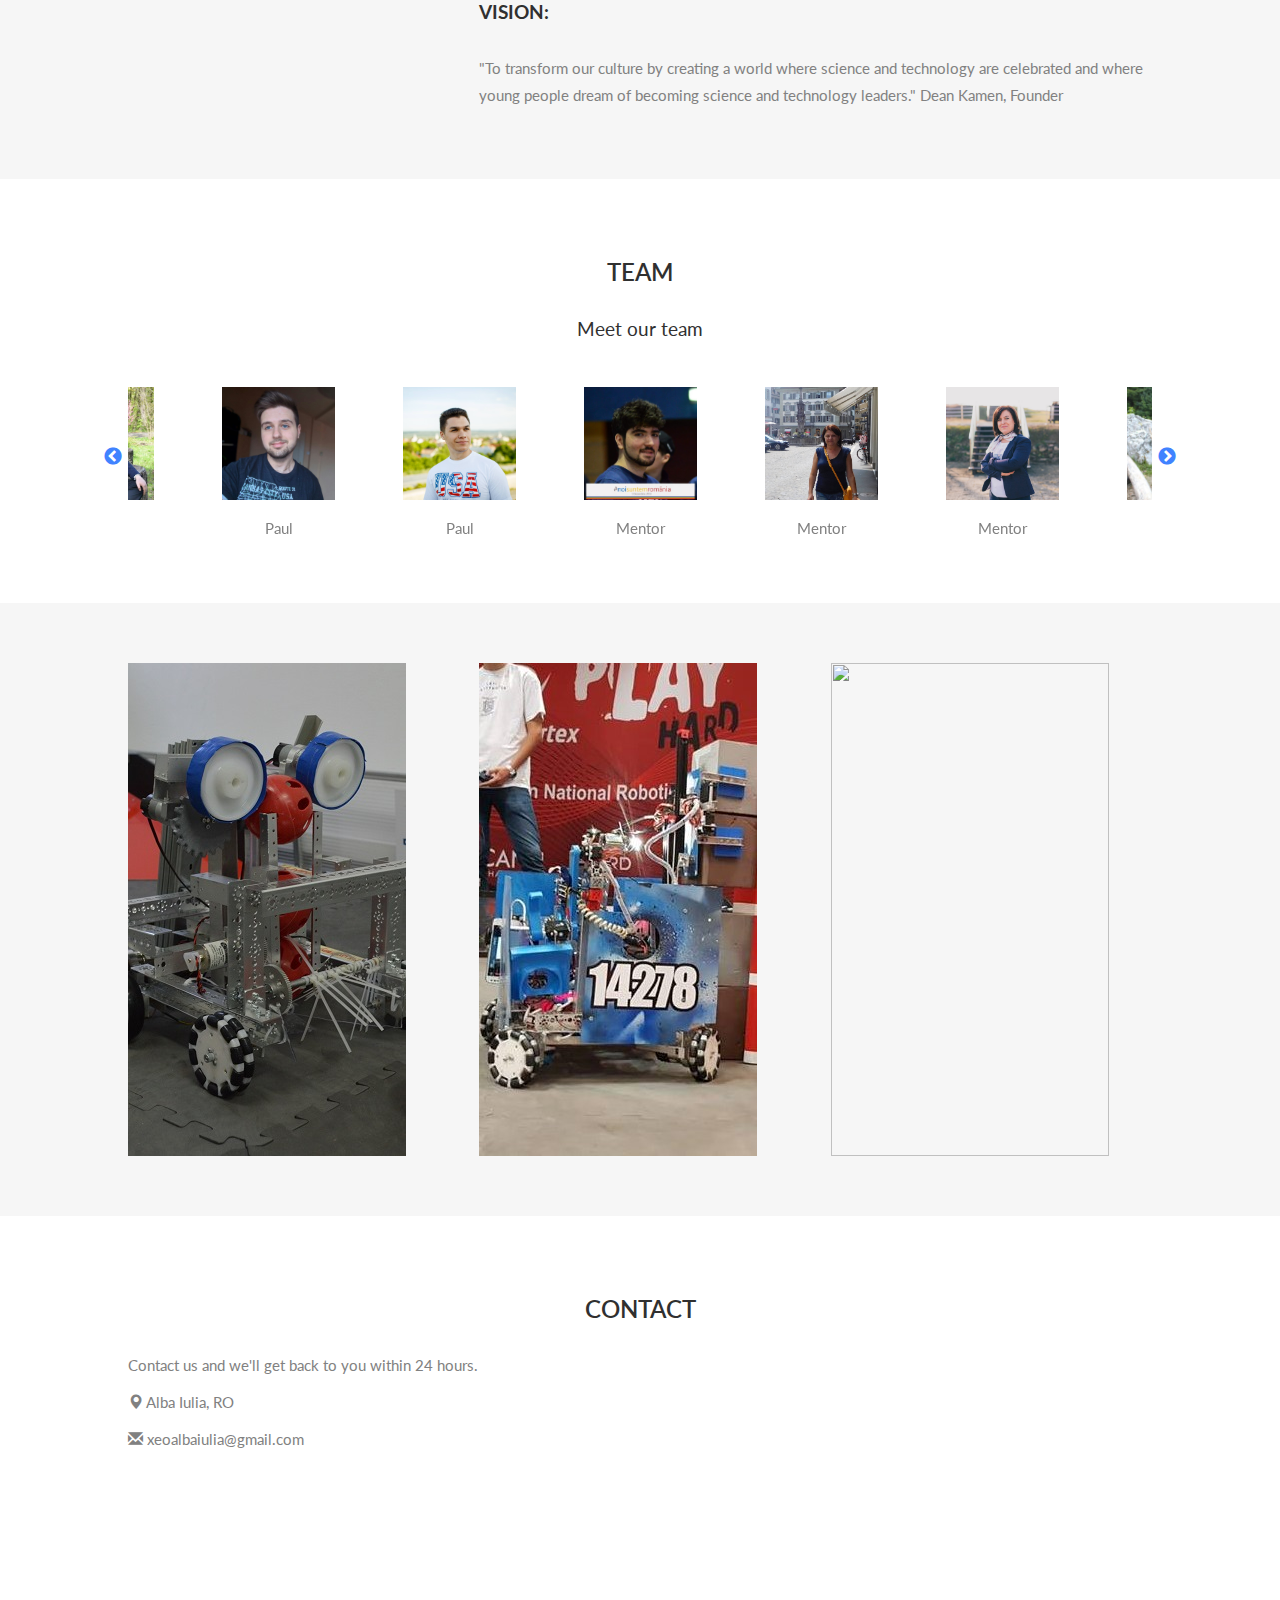
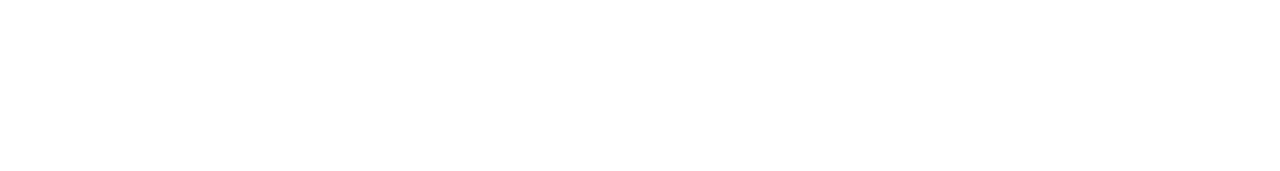
==== commit 271d5767: "mailing system si meniu jos" ====
--- a/index.html
+++ b/index.html
@@ -15,10 +15,17 @@
   <link rel="stylesheet" href="style.css">
   <script type="text/javascript" src="slick/slick/slick.min.js"></script>
   <script src="script.js"></script>
+  <script src="https://smtpjs.com/v3/smtp.js"></script>
 </head>
-<body id="myPage" data-spy="scroll" data-target=".navbar" data-offset="60">
-
-<nav class="navbar navbar-default navbar-fixed-top">
+<body id="myPage">
+
+<div class="jumbotron text-center">
+  <h1>Xeo</h1> 
+  <p>“Team divides tasks and multiplies the success.”</p> 
+  
+</div>
+
+<nav class="navbar" data-spy="affix" data-offset="360">
   <div class="container">
     <div class="navbar-header">
       <button type="button" class="navbar-toggle" data-toggle="collapse" data-target="#myNavbar">
@@ -48,12 +55,6 @@
     </div>
   </div>
 </nav>
-
-<div class="jumbotron text-center">
-  <h1>Xeo</h1> 
-  <p>“Team divides tasks and multiplies the success.”</p> 
-  
-</div>
 
 
 <div id="about" class="container-fluid">
@@ -263,7 +264,7 @@
 
   <div class="col-sm-4">
 	<a class="robotimg">
-		<img src="media/robot1.png">
+		<img class="robotimg" src="media/robot1.png">
 		<div class="overlay">
 			<div class="text"><img class="logo" src="media/VV16.png"></div>
 		</div>
@@ -278,7 +279,14 @@
 	</a>
   </div>
 		
-  <div class="col-sm-4"><a class="robotimg"><img class="robotimg" src="media/Placeholder.png"></a></div>
+  <div class="col-sm-4">
+	<a class="robotimg">
+		<img class="robotimg" src="media/Placeholder.png">
+		<div class="overlay">
+			<div class="text"><img class="logo" src="media/RR18.png"></div>
+		</div>
+	</a>
+  </div>
 </div>
 
 
@@ -307,7 +315,7 @@
       <textarea class="form-control" id="comments" name="comments" placeholder="Comment" rows="5"></textarea><br>
       <div class="row">
         <div class="col-sm-12 form-group">
-          <button class="btn btn-default pull-right" type="submit">Send</button>
+          <button id="mailBtn" class="btn btn-default pull-right" onclick()="sendMail()">Send</button>
         </div>
       </div>
     </div>
--- a/style.css
+++ b/style.css
@@ -46,12 +46,20 @@
 .carusel-img {
     height: auto; 
     width: auto; 
-    max-width: 92px; 
-    max-height: 92px;
+    max-width: 500px; 
+    max-height: 500px;
 }
 .logo {
 	width:300px;
 	height:300px;
+}
+.affix {
+    top: 0;
+    width: 100%;
+    z-index: 9999 !important;
+}
+.jumbotron {
+	margin-bottom: 0;
 }
 .overlay {
   position: absolute;
@@ -66,7 +74,7 @@
   -ms-transform: scale(1);
   transform: scale(1);
 
-  background-color: RGBA(150,150,150,0.5);
+  background-color: RGBA(150,150,150,0.9);
 }
 .robotimg :hover{
 	overflow: hidden;
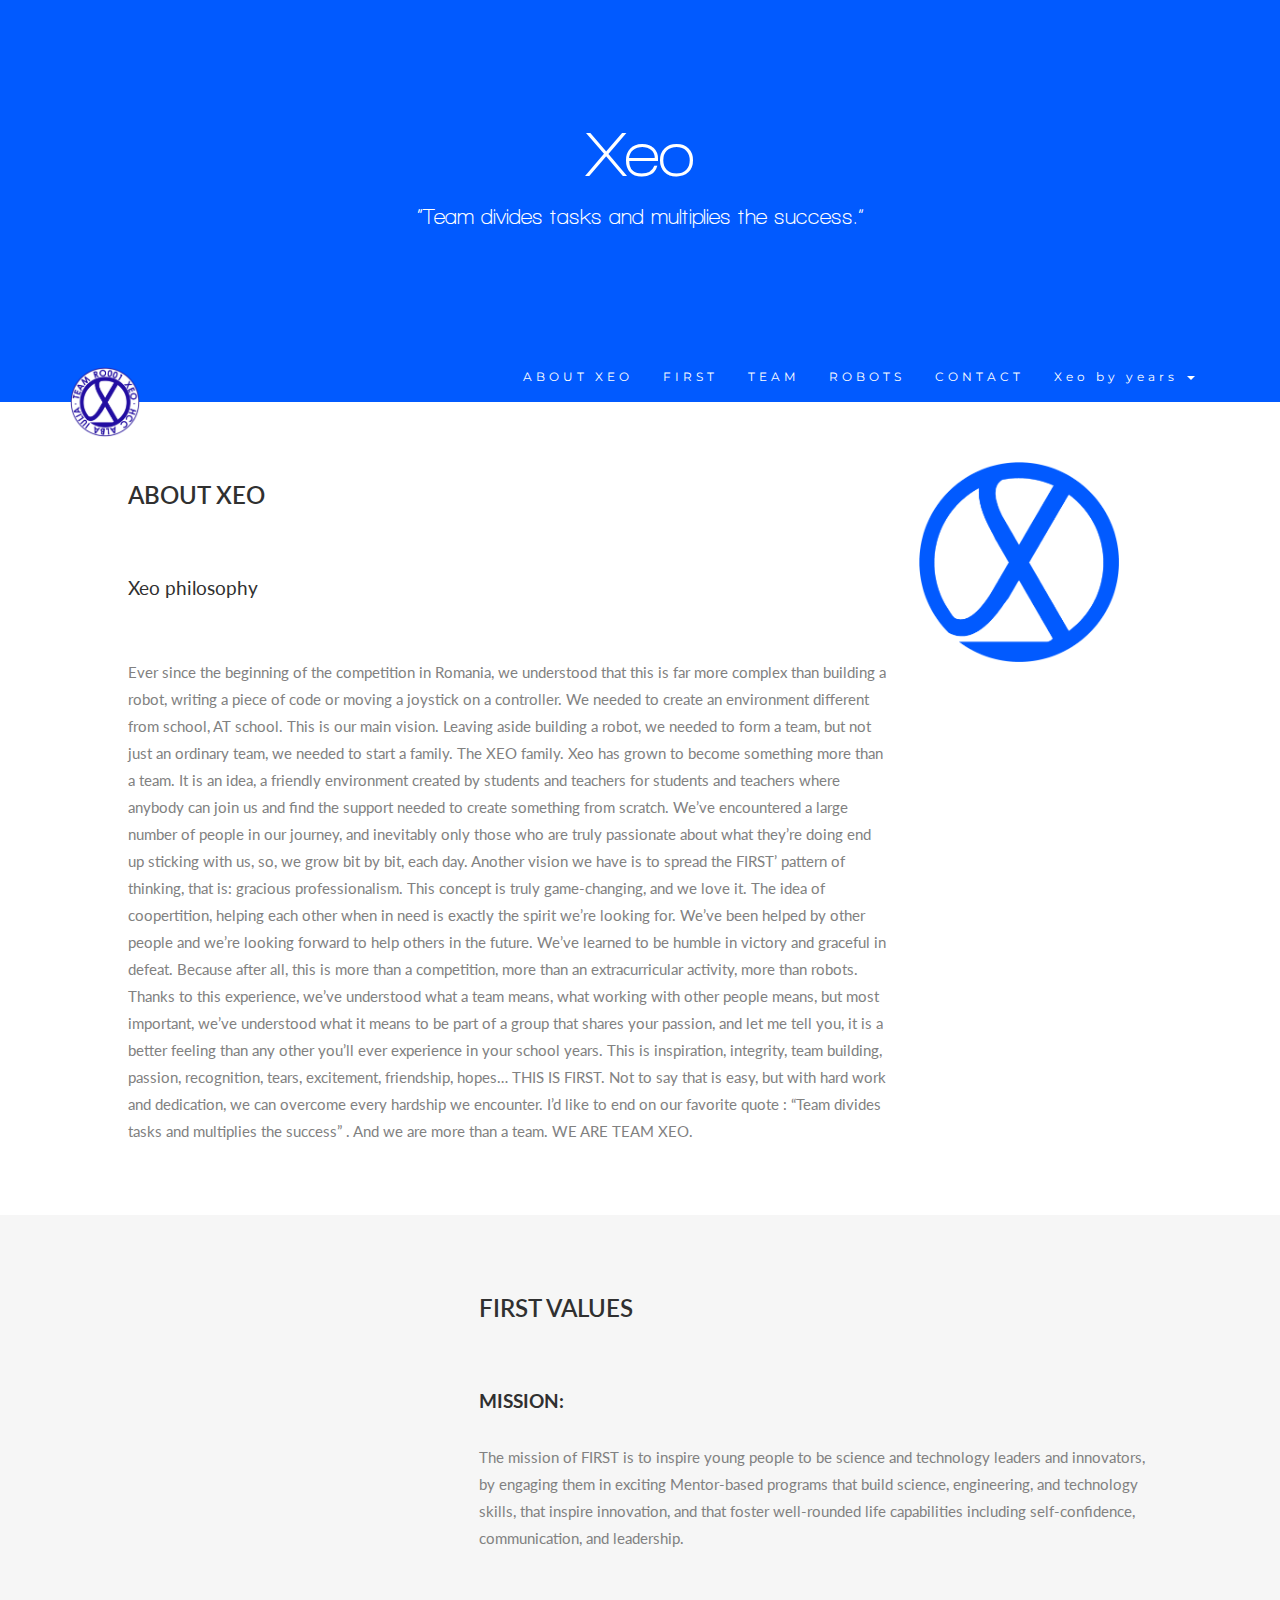
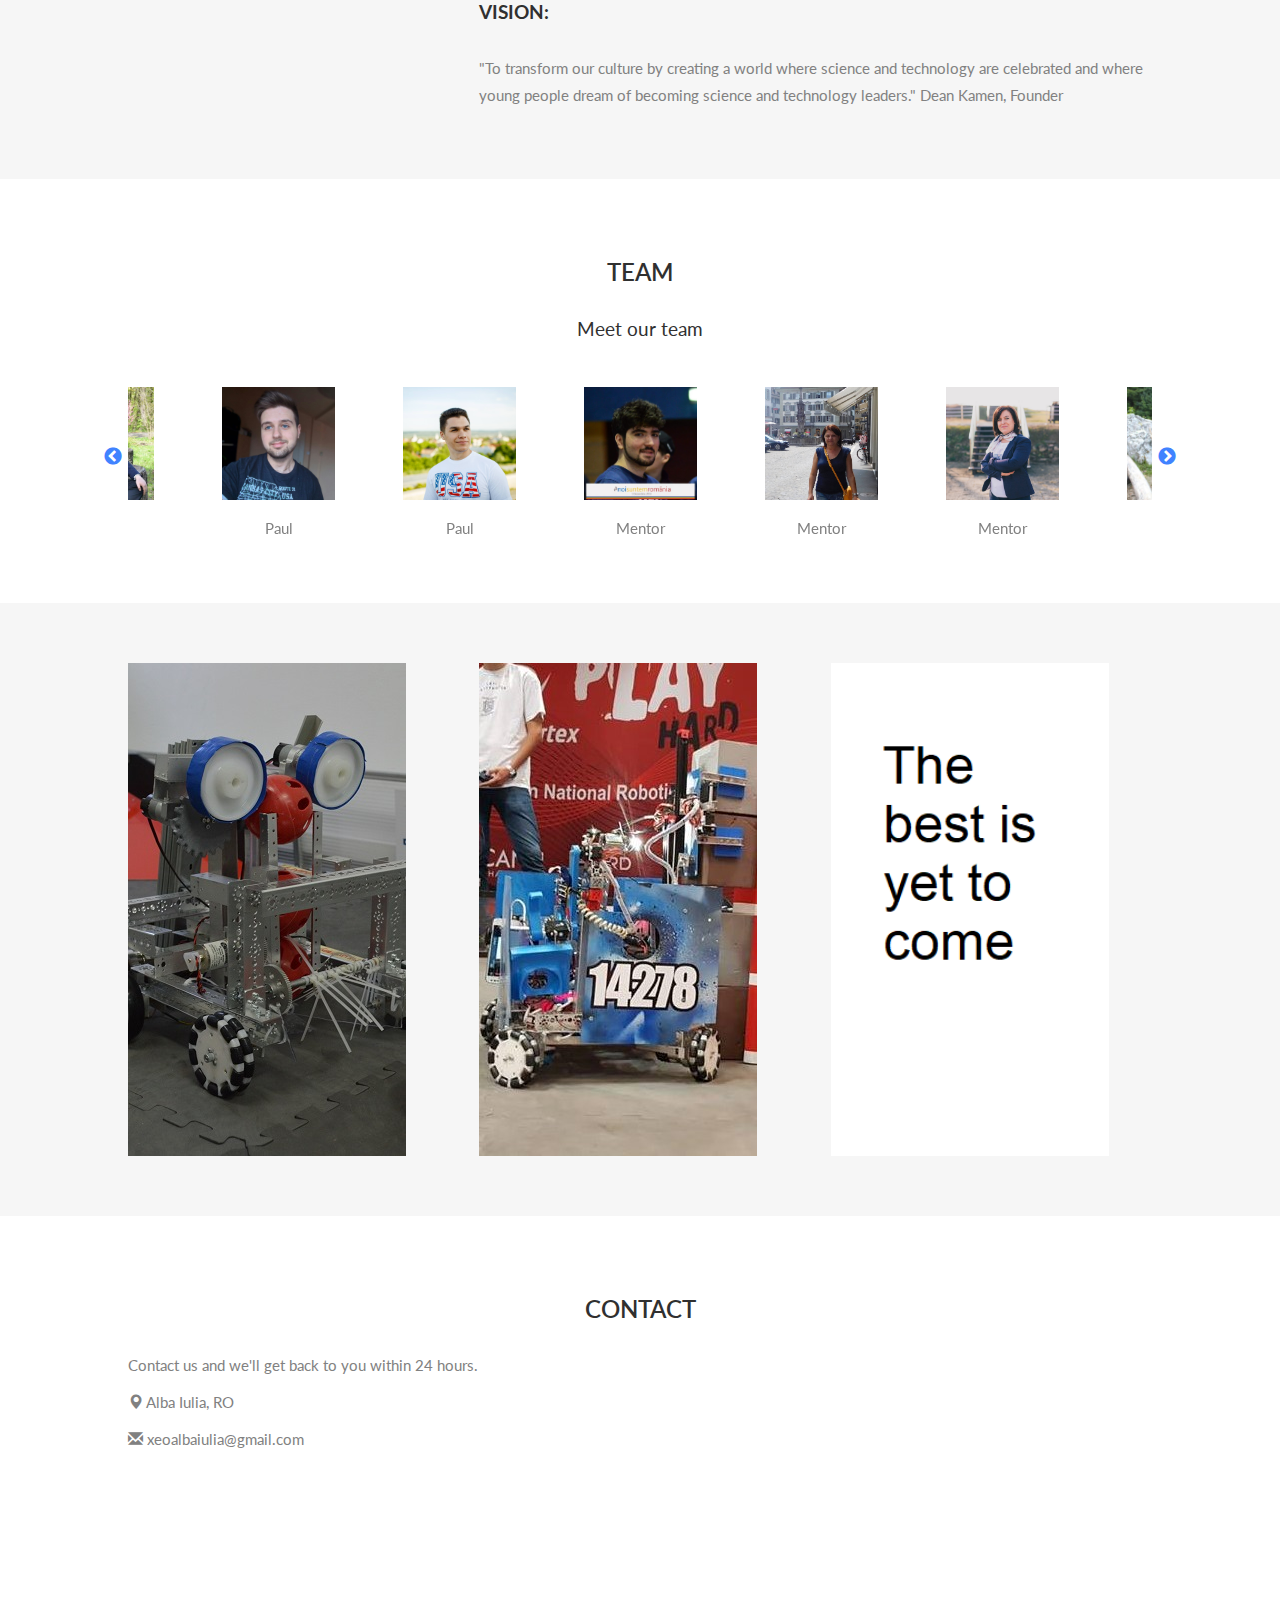
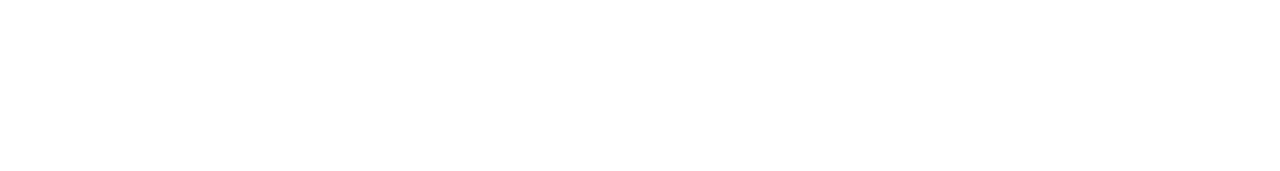
==== commit d746dd74: "Mailing function + php" ====
--- a/index.html
+++ b/index.html
@@ -303,22 +303,24 @@
       <p><span class="glyphicon glyphicon-envelope"></span> xeoalbaiulia@gmail.com
       </p>
     </div>
-    <div class="col-sm-7 slideanim">
-      <div class="row">
-        <div class="col-sm-6 form-group">
-          <input class="form-control" id="name" name="name" placeholder="Name" type="text" required>
+    <form action="mail.php" method="POST">
+        <div class="col-sm-7 slideanim">
+          <div class="row">
+            <div class="col-sm-6 form-group">
+              <input class="form-control" id="name" name="name" placeholder="Name" type="text" required>
+            </div>
+            <div class="col-sm-6 form-group">
+              <input class="form-control" id="email" name="email" placeholder="Email" type="text" required>
+            </div>
+          </div>
+          <textarea class="form-control" id="comments" name="comments" placeholder="Comment" rows="5" type="text"></textarea><br>
+          <div class="row">
+            <div class="col-sm-12 form-group">
+              <button id="mailBtn" class="btn btn-default pull-right" type="submit" value="Submit">Send</button>
+            </div>
+          </div>
         </div>
-        <div class="col-sm-6 form-group">
-          <input class="form-control" id="email" name="email" placeholder="Email" type="email" required>
-        </div>
-      </div>
-      <textarea class="form-control" id="comments" name="comments" placeholder="Comment" rows="5"></textarea><br>
-      <div class="row">
-        <div class="col-sm-12 form-group">
-          <button id="mailBtn" class="btn btn-default pull-right" onclick()="sendMail()">Send</button>
-        </div>
-      </div>
-    </div>
+    </form>
   </div>
 </div>
 
--- a/style.css
+++ b/style.css
@@ -246,6 +246,8 @@
   position: relative;
   margin: 0;
   padding: 0;
+  margin-left: auto;
+  margin-right: auto;
   
   -webkit-transform: scale(1);
   -ms-transform: scale(1);
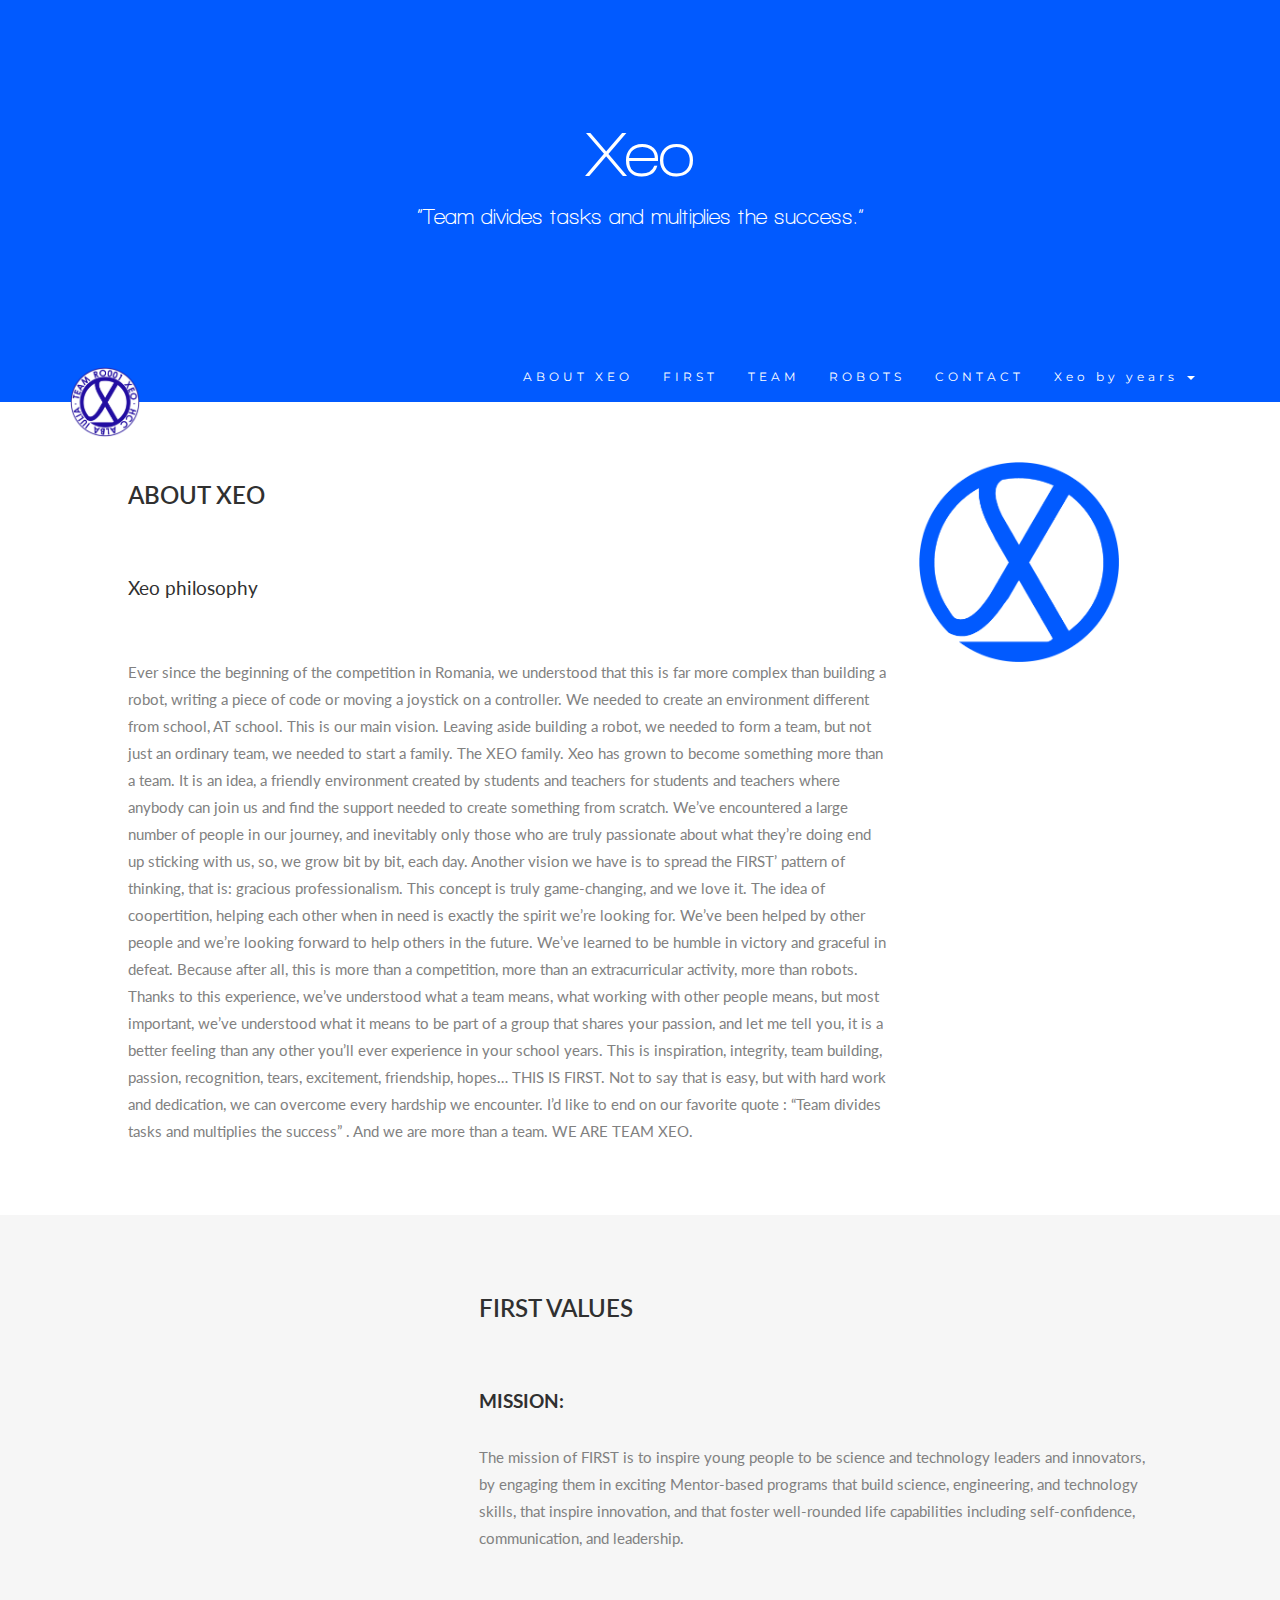
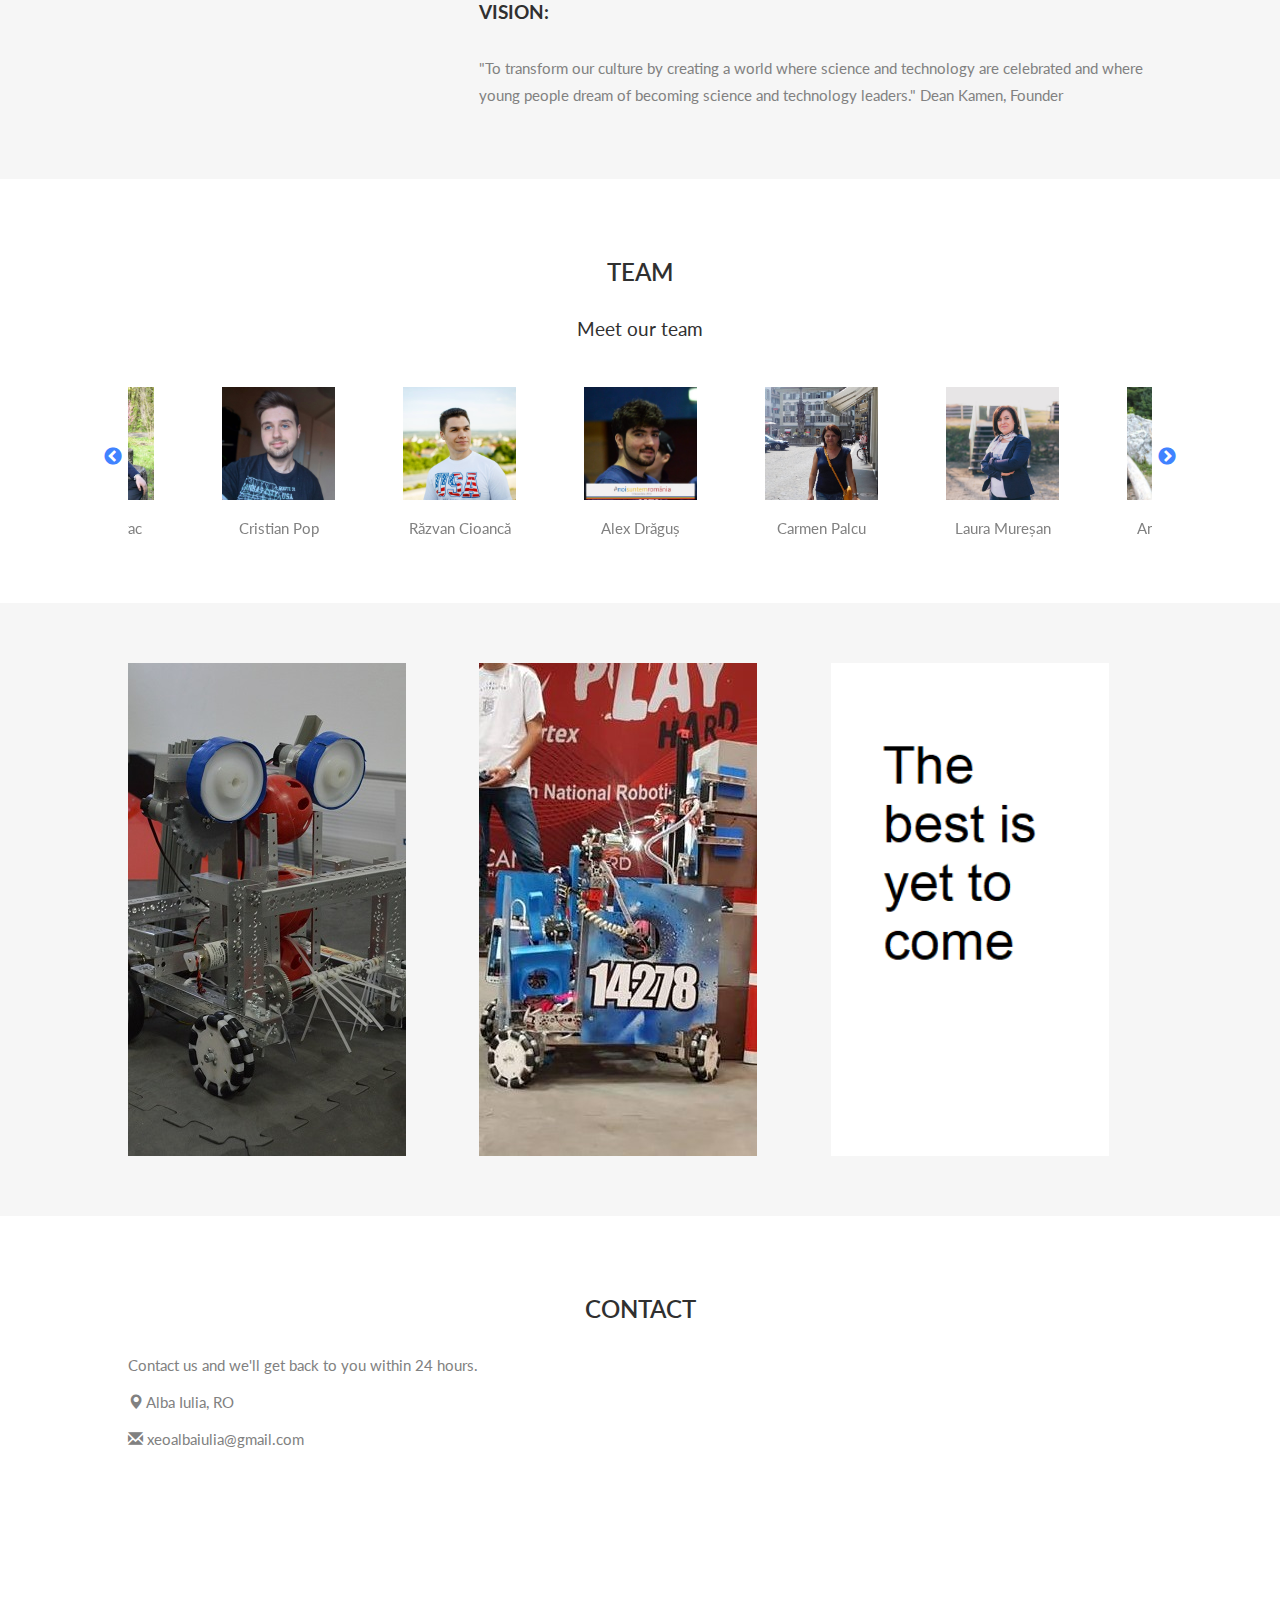
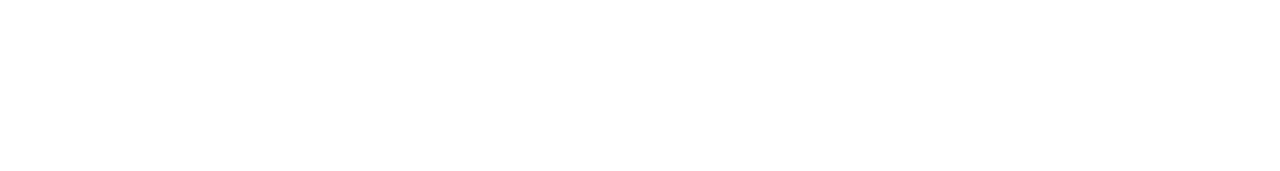
==== commit 04ec8cb5: "Name Changes" ====
--- a/index.html
+++ b/index.html
@@ -125,135 +125,135 @@
 		<div class="panel-body">
               <img class="carusel-img" src="media/AD.jpg">
 		</div>
-		Mentor
+		Alex Drăguș
 	</div>    <div>
 		<div class="panel-body">
               <img class="carusel-img" src="media/CM.jpg">
 		</div>
-		Mentor
+		Carmen Palcu
 	</div>
 	
 	<div>
 		<div class="panel-body">
               <img class="carusel-img" src="media/LM.jpg">
 		</div>
-		Mentor
+		Laura Mureșan
 	</div> 	
 	<div>
 		<div class="panel-body">
               <img class="carusel-img" src="media/AB.jpg">
 		</div>
-		Paul
+		Andrei Besoiu
 	</div> 	
 	<div>
 		<div class="panel-body">
               <img class="carusel-img" src="media/AG.jpg">
 		</div>
-		Paul
+		Alexandru Ghișa
 	</div> 	
 	<div>
 		<div class="panel-body">
               <img class="carusel-img" src="media/AJ.jpg">
 		</div>
-		Paul
+		Alexandra Jurcă
 	</div> 	
 	<div>
 		<div class="panel-body">
               <img class="carusel-img" src="media/AL.jpg">
 		</div>
-		Paul
+		Alex Leterna
 	</div>  	
 	<div>
 		<div class="panel-body">
               <img class="carusel-img" src="media/AS.jpg">
 		</div>
-		Paul
+		Alexandru Șerban
 	</div>	
 	<div>
 		<div class="panel-body">
               <img class="carusel-img" src="media/BD.jpg">
 		</div>
-		Paul
+		Bogdan David
 	</div>    
 	
 	<div>
 		<div class="panel-body">
               <img class="carusel-img" src="media/CN.jpg">
 		</div>
-		Paul
+		Claudiu Neamțu
 	</div> 	
 	<div>
 		<div class="panel-body">
               <img class="carusel-img" src="media/CR.jpg">
 		</div>
-		Paul
+		Cătălin Rus
 	</div>    
 	
 	<div>
 		<div class="panel-body">
               <img class="carusel-img" src="media/DC.jpg">
 		</div>
-		Paul
+		Darius Corpodean
 	</div>
 	<div>
 		<div class="panel-body">
               <img class="carusel-img" src="media/DF.jpg">
 		</div>
-		Paul
+		Denisa Florea
   </div>
   <div>
 		<div class="panel-body">
               <img class="carusel-img" src="media/DT.jpg">
 		</div>
-		Paul
+		Daniel Toader
   </div>
   <div>
 		<div class="panel-body">
               <img class="carusel-img" src="media/IH.jpg">
 		</div>
-		Paul
+		Ionuț Hada
   </div>
   <div>
 		<div class="panel-body">
               <img class="carusel-img" src="media/MM.jpg">
 		</div>
-		Paul
+		Mihai Mermezan
   </div>
   <div>
 		<div class="panel-body">
               <img class="carusel-img" src="media/MR.jpg">
 		</div>
-		Paul
+		Mădălina Rusan
   </div>
   <div>
 		<div class="panel-body">
               <img class="carusel-img" src="media/MS.jpg">
 		</div>
-		Paul
+		Maria Serafino
   </div>
   <div>
 		<div class="panel-body">
               <img class="carusel-img" src="media/ON.jpg">
 		</div>
-		Paul
+		Oana Naghiu
   </div>
   <div>
 		<div class="panel-body">
               <img class="carusel-img" src="media/RS.jpg">
 		</div>
-		Paul
+		Robert Șofrac
   </div>
   <div>
 		<div class="panel-body">
               <img class="carusel-img" src="media/CP.jpg">
 		</div>
-		Paul
+		Cristian Pop
   </div>
   <div>
 		<div class="panel-body">
               <img class="carusel-img" src="media/RC.jpg">
 		</div>
-		Paul
+		Răzvan Cioancă
 	</div>
 	</div>
 
--- a/style.css
+++ b/style.css
@@ -239,6 +239,10 @@
   -webkit-animation-duration: 1s;
   visibility: visible;
 }
+.robotimg1{
+
+  max-height: 540px;
+}
 .robotimg{
   width: 278px;
   height: 493px;
